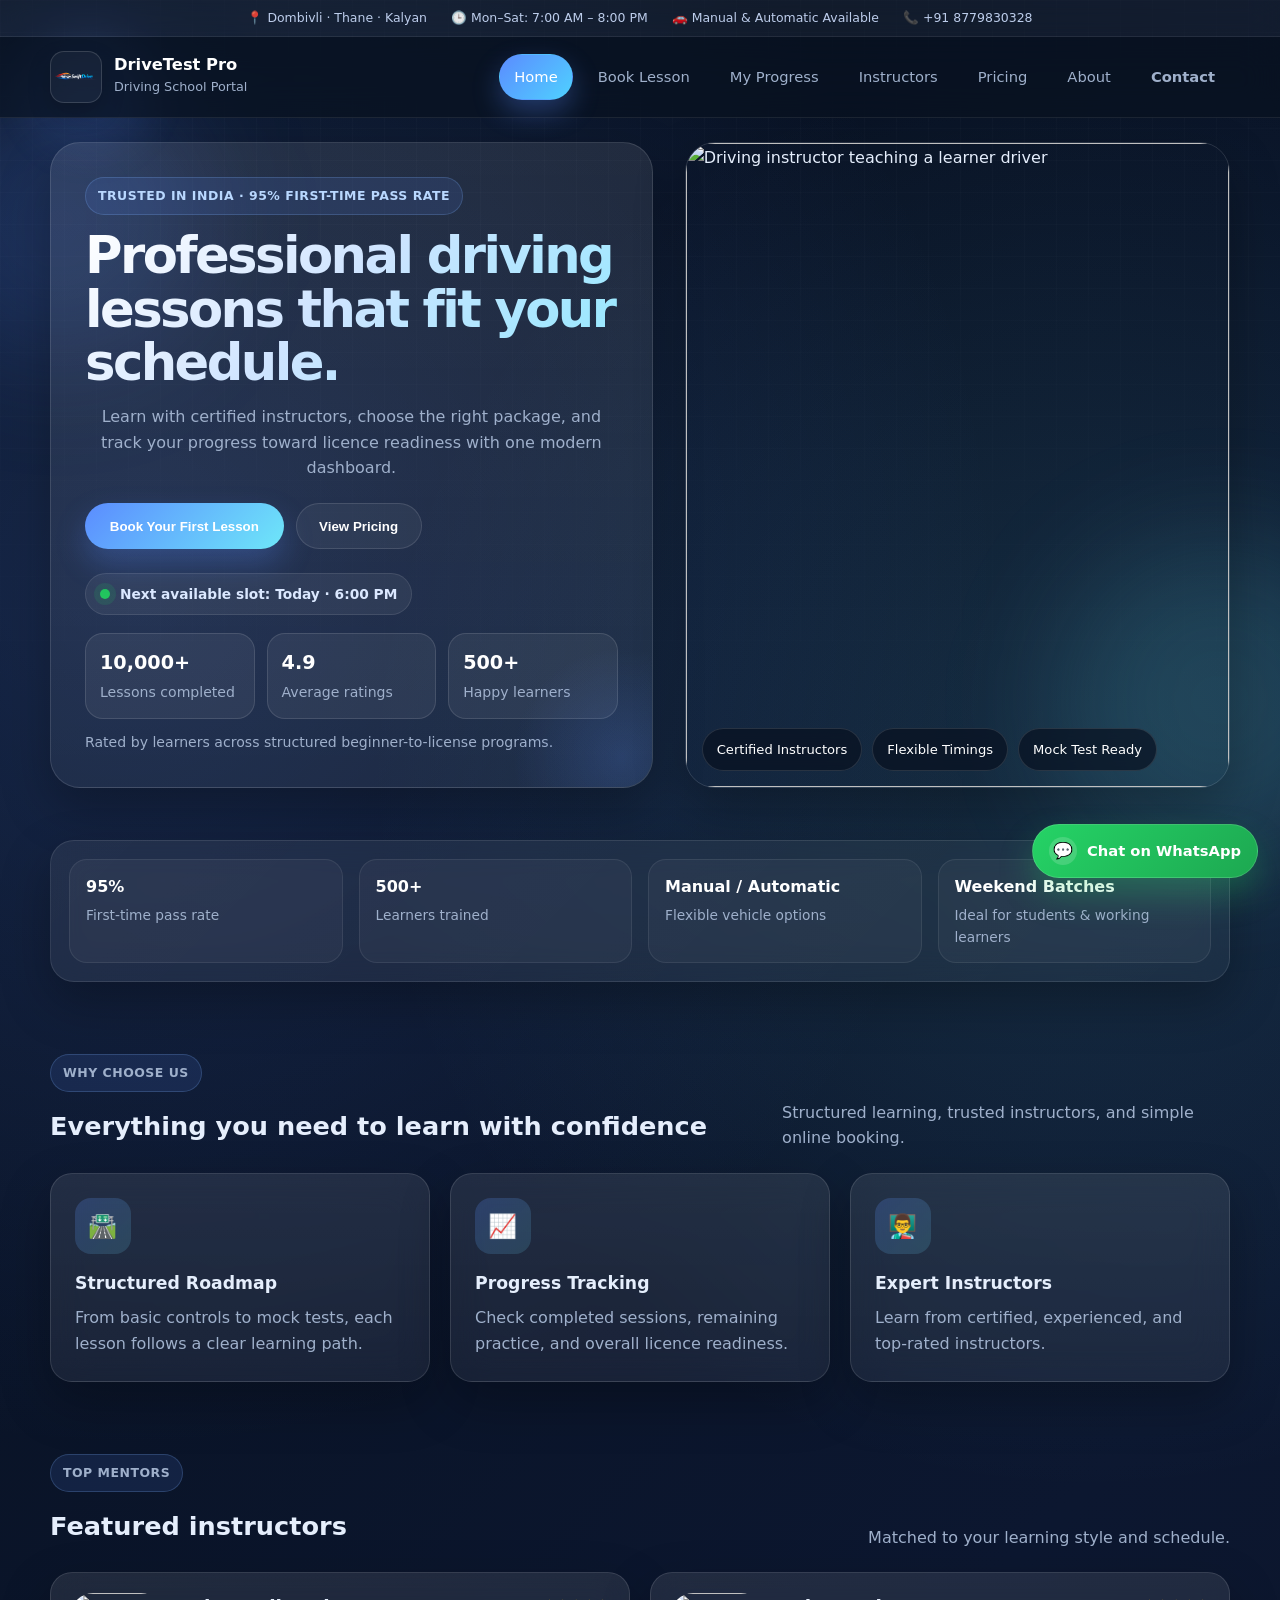
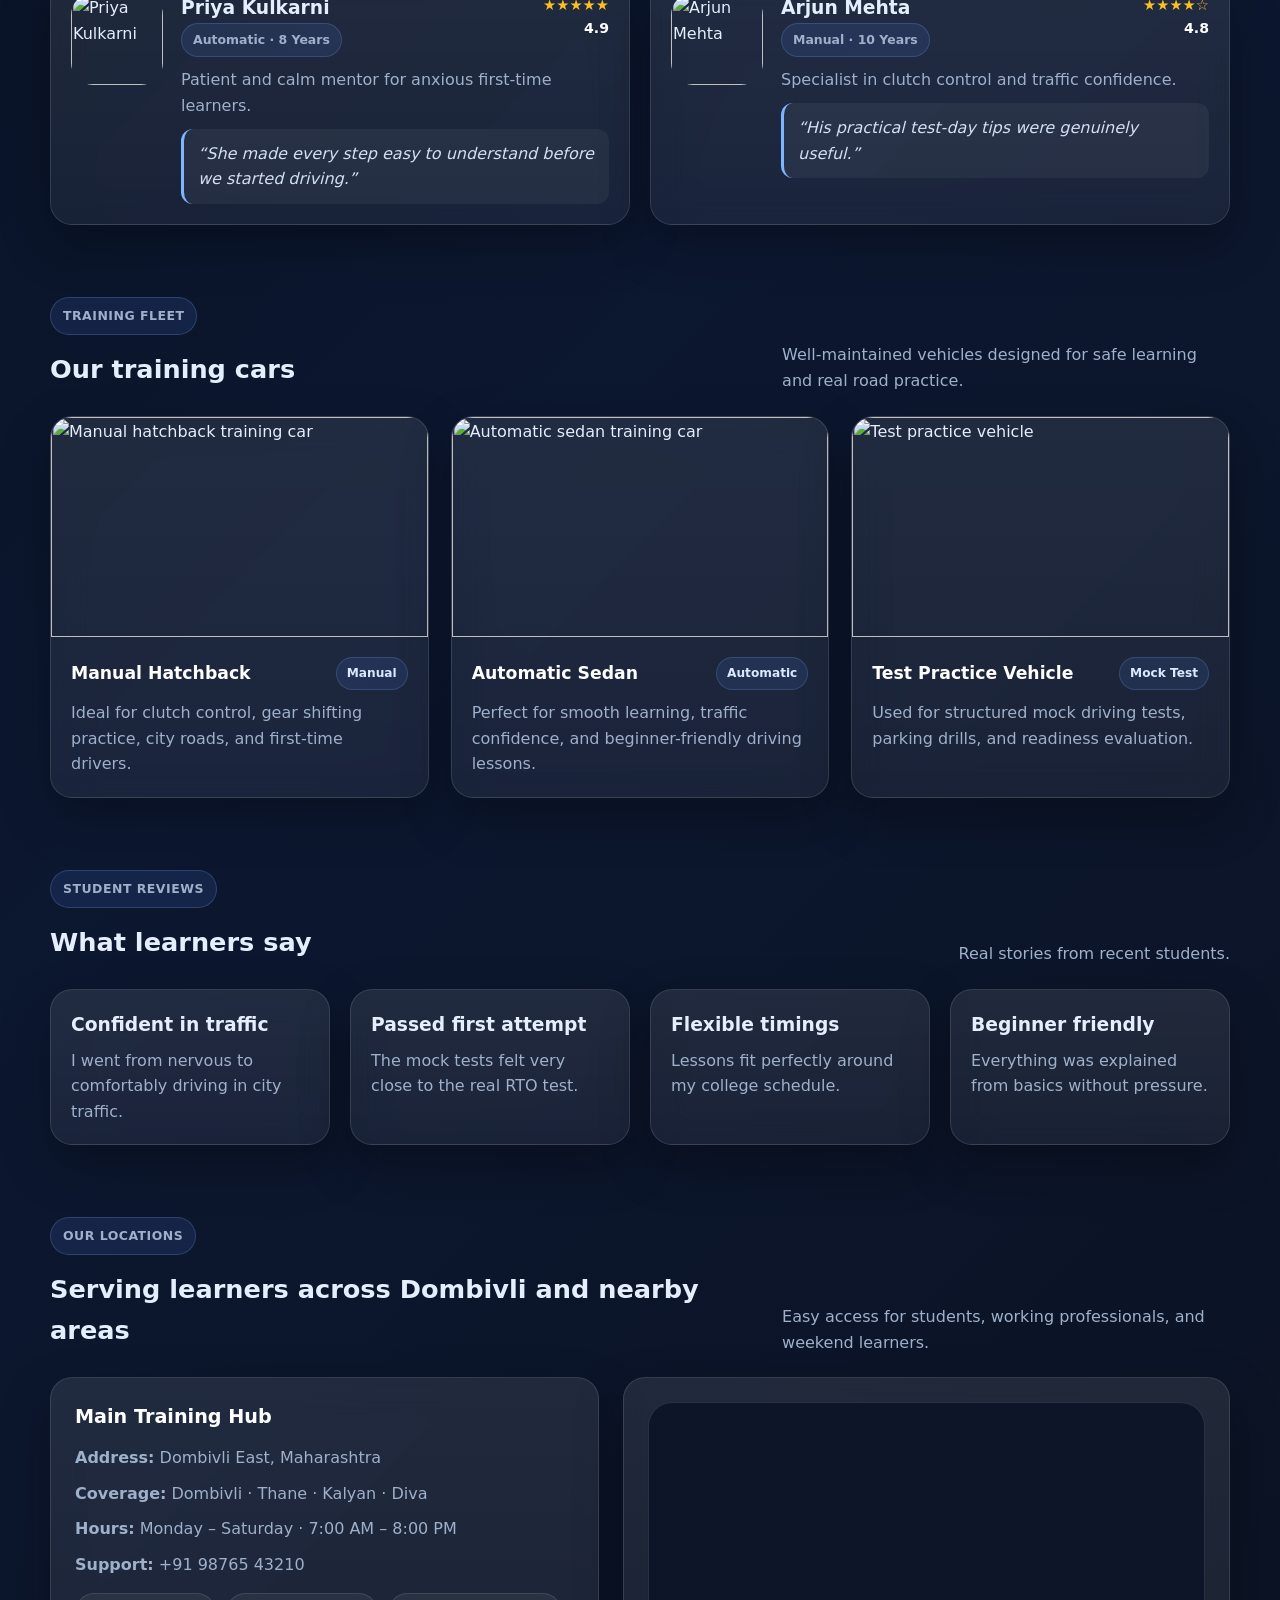
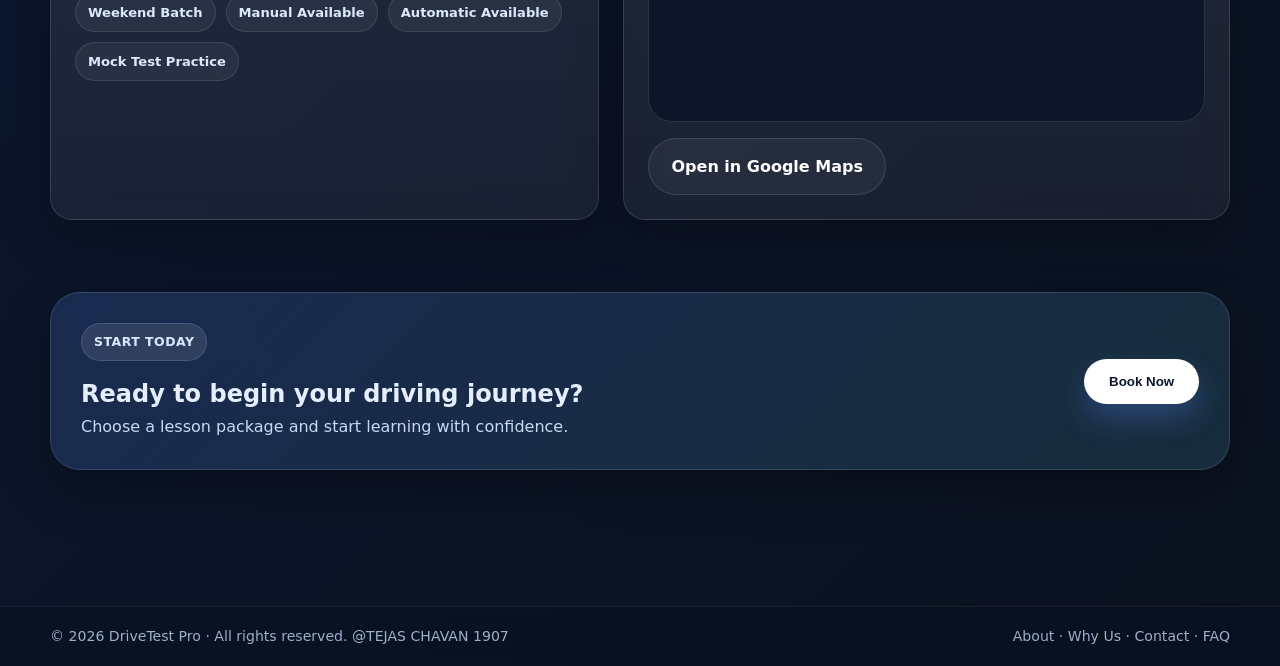
==== index.html @ 381567df "Add files via upload" ====
<title>DriveTest Pro – Home</title>
<title>DriveTest Pro – Book Lesson</title>
<title>DriveTest Pro – My Progress</title>
<title>DriveTest Pro – About Us</title>
<title>DriveTest Pro – Contact Us</title>
<title>DriveTest Pro – FAQ</title>

<!DOCTYPE html>
<html lang="en">

<head>
    <meta charset="UTF-8">
    <meta name="viewport" content="width=device-width, initial-scale=1.0">
    <title>DriveTest Pro – Home</title>
    <link rel="stylesheet" href="styles.css?v=5">
</head>
<a href="https://wa.me/918779830328?text=Hi%20DriveTest%20Pro%2C%20I%20want%20to%20book%20a%20driving%20lesson."
    class="whatsapp-float" target="_blank" rel="noopener noreferrer" aria-label="Chat on WhatsApp">
    <span class="whatsapp-icon">💬</span>
    <span class="whatsapp-text">Chat on WhatsApp</span>
</a>

<body>
    <div class="scroll-bar" id="scrollBar"></div>


    <div class="preloader" id="preloader">
        <div class="loader-ring"></div>
        <div class="loader-text">DriveTest Pro</div>
    </div>

    <div class="cursor-glow" id="cursorGlow"></div>

    <div class="bg-orb orb-1"></div>
    <div class="bg-orb orb-2"></div>
    <div class="bg-grid"></div>

    <div class="page">
        <div class="utility-bar">
            <span>📍 Dombivli · Thane · Kalyan</span>
            <span>🕒 Mon–Sat: 7:00 AM – 8:00 PM</span>
            <span>🚗 Manual & Automatic Available</span>
            <span>📞 +91 8779830328</span>
        </div>

        <!-- NAVBAR -->
        <div class="topbar-wrap">
            <header class="topbar">
                <a href="index.html" class="logo-wrap">
                    <img src="logo.png" alt="DriveTest Pro logo" class="logo-img">
                    <div>
                        <div class="logo-text">DriveTest Pro</div>
                        <div class="logo-sub">Driving School Portal</div>
                    </div>
                </a>

                <nav class="nav-links" id="primaryNav">
                    <a href="index.html" class="active">Home</a>
                    <a href="book.html">Book Lesson</a>
                    <a href="progress.html">My Progress</a>
                    <a href="instructors.html">Instructors</a>
                    <a href="pricing.html">Pricing</a>
                    <a href="about.html">About</a>
                    <a href="contact.html" class="nav-cta">Contact</a>
                </nav>

                <button class="nav-toggle" id="navToggle" aria-label="Toggle navigation">
                    <span></span>
                    <span></span>
                    <span></span>
                </button>
            </header>
        </div>

        <main>
            <!-- HERO -->

            <section class="hero reveal">
                <div class="hero-copy">
                    <div class="hero-pill">Trusted in India · 95% First-Time Pass Rate</div>

                    <h1>Professional driving lessons that fit your schedule.</h1>

                    <p class="hero-sub">
                        Learn with certified instructors, choose the right package,
                        and track your progress toward licence readiness with one modern dashboard.
                    </p>

                    <div class="hero-actions">
                        <button class="btn-primary" onclick="window.location.href='book.html'">
                            Book Your First Lesson
                        </button>

                        <button class="btn-ghost" onclick="window.location.href='pricing.html'">
                            View Pricing
                        </button>
                    </div>
                    <div class="live-chip">
                        <span class="live-dot"></span>
                        Next available slot: Today · 6:00 PM
                    </div>


                    <div class="hero-stats">
                        <div class="stat-card">
                            <strong class="counter" data-target="10000">0</strong>
                            <span>Lessons completed</span>
                        </div>

                        <div class="stat-card">
                            <strong class="counter" data-target="49" data-decimal="true">0</strong>
                            <span>Average ratings</span>
                        </div>

                        <div class="stat-card">
                            <strong class="counter" data-target="500">0</strong>
                            <span>Happy learners</span>
                        </div>
                    </div>

                    <p class="hero-micro">
                        Rated by learners across structured beginner-to-license programs.
                    </p>
                </div>

                <aside class="hero-image-card">
                    <img src="https://plus.unsplash.com/premium_photo-1682088541985-5b226a4867e5?w=900&auto=format&fit=crop&q=60"
                        alt="Driving instructor teaching a learner driver">

                    <div class="hero-image-badges">
                        <span>Certified Instructors</span>
                        <span>Flexible Timings</span>
                        <span>Mock Test Ready</span>
                    </div>
                </aside>
            </section>
            <section class="trust-strip-section reveal">
                <div class="trust-strip">
                    <div class="trust-item">
                        <strong>95%</strong>
                        <span>First-time pass rate</span>
                    </div>
                    <div class="trust-item">
                        <strong>500+</strong>
                        <span>Learners trained</span>
                    </div>
                    <div class="trust-item">
                        <strong>Manual / Automatic</strong>
                        <span>Flexible vehicle options</span>
                    </div>
                    <div class="trust-item">
                        <strong>Weekend Batches</strong>
                        <span>Ideal for students & working learners</span>
                    </div>
                </div>
            </section>

            <!-- FEATURES -->
            <section class="reveal">
                <div class="section-header">
                    <div>
                        <p class="eyebrow">Why Choose Us</p>
                        <h2>Everything you need to learn with confidence</h2>
                    </div>

                    <p>Structured learning, trusted instructors, and simple online booking.</p>
                </div>

                <div class="feature-grid">
                    <article class="glass-card feature-card">
                        <div class="icon-badge">🛣️</div>
                        <h3>Structured Roadmap</h3>
                        <p>From basic controls to mock tests, each lesson follows a clear learning path.</p>
                    </article>

                    <article class="glass-card feature-card">
                        <div class="icon-badge">📈</div>
                        <h3>Progress Tracking</h3>
                        <p>Check completed sessions, remaining practice, and overall licence readiness.</p>
                    </article>

                    <article class="glass-card feature-card">
                        <div class="icon-badge">👨‍🏫</div>
                        <h3>Expert Instructors</h3>
                        <p>Learn from certified, experienced, and top-rated instructors.</p>
                    </article>
                </div>
            </section>

            <!-- INSTRUCTORS -->
            <section class="reveal">
                <div class="section-header">
                    <div>
                        <p class="eyebrow">Top Mentors</p>
                        <h2>Featured instructors</h2>
                    </div>


                    <p>Matched to your learning style and schedule.</p>
                </div>

                <div class="instructor-grid">
                    <article class="glass-card instructor-card">
                        <img src="https://images.unsplash.com/photo-1531746020798-e6953c6e8e04?w=400&auto=format&fit=crop&q=60"
                            alt="Priya Kulkarni" class="instructor-photo">

                        <div class="instructor-info">
                            <div class="instructor-top">
                                <div>
                                    <h3>Priya Kulkarni</h3>
                                    <p class="badge">Automatic · 8 Years</p>
                                </div>

                                <div class="rating">
                                    <span class="stars">★★★★★</span>
                                    <span class="rating-value">4.9</span>
                                </div>
                            </div>

                            <p>Patient and calm mentor for anxious first-time learners.</p>
                            <p class="feedback">“She made every step easy to understand before we started driving.”</p>
                        </div>
                    </article>

                    <article class="glass-card instructor-card">
                        <img src="https://images.unsplash.com/photo-1500648767791-00dcc994a43e?w=400&auto=format&fit=crop&q=60"
                            alt="Arjun Mehta" class="instructor-photo">

                        <div class="instructor-info">
                            <div class="instructor-top">
                                <div>
                                    <h3>Arjun Mehta</h3>
                                    <p class="badge">Manual · 10 Years</p>
                                </div>

                                <div class="rating">
                                    <span class="stars">★★★★☆</span>
                                    <span class="rating-value">4.8</span>
                                </div>
                            </div>

                            <p>Specialist in clutch control and traffic confidence.</p>
                            <p class="feedback">“His practical test-day tips were genuinely useful.”</p>
                        </div>
                    </article>
                </div>
            </section>
            <section class="reveal">
                <div class="section-header">
                    <div>
                        <p class="eyebrow">Training Fleet</p>
                        <h2>Our training cars</h2>
                    </div>
                    <p>Well-maintained vehicles designed for safe learning and real road practice.</p>
                </div>

                <div class="cars-grid">
                    <article class="glass-card car-card">
                        <img src="https://media.istockphoto.com/id/495605964/photo/generic-compact-red-car.webp?a=1&b=1&s=612x612&w=0&k=20&c=02BH1E-eLjItAT5sRrsrzob2rTmyY2XoCQ4QPEflVfU="
                            alt="Manual hatchback training car" class="car-image">
                        <div class="car-content">
                            <div class="car-top">
                                <h3>Manual Hatchback</h3>
                                <span class="car-badge">Manual</span>
                            </div>
                            <p>Ideal for clutch control, gear shifting practice, city roads, and first-time drivers.</p>
                        </div>
                    </article>

                    <article class="glass-card car-card">
                        <img src="https://media.istockphoto.com/id/849870056/photo/black-car-studio-view-3d-render-on-white-background.webp?a=1&b=1&s=612x612&w=0&k=20&c=C59K2SD25vPGdr-_nTk8R_LaewSCJFRuCvz2zwdLGCE="
                            alt="Automatic sedan training car" class="car-image">
                        <div class="car-content">
                            <div class="car-top">
                                <h3>Automatic Sedan</h3>
                                <span class="car-badge">Automatic</span>
                            </div>
                            <p>Perfect for smooth learning, traffic confidence, and beginner-friendly driving lessons.
                            </p>
                        </div>
                    </article>

                    <article class="glass-card car-card">
                        <img src="https://images.unsplash.com/photo-1582736186024-530873e66463?w=900&auto=format&fit=crop&q=60&ixlib=rb-4.1.0&ixid=M3wxMjA3fDB8MHxzZWFyY2h8OTZ8fGJhc2ljJTIwY2FyfGVufDB8fDB8fHww"
                            alt="Test practice vehicle" class="car-image">
                        <div class="car-content">
                            <div class="car-top">
                                <h3>Test Practice Vehicle</h3>
                                <span class="car-badge">Mock Test</span>
                            </div>
                            <p>Used for structured mock driving tests, parking drills, and readiness evaluation.</p>
                        </div>
                    </article>
                </div>
            </section>

            <!-- TESTIMONIALS -->
            <section class="reveal">
                <div class="section-header">
                    <div>
                        <p class="eyebrow">Student Reviews</p>
                        <h2>What learners say</h2>
                    </div>

                    <p>Real stories from recent students.</p>
                </div>

                <div class="testimonial-grid">
                    <article class="glass-card testimonial-card">
                        <h3>Confident in traffic</h3>
                        <p>I went from nervous to comfortably driving in city traffic.</p>
                    </article>

                    <article class="glass-card testimonial-card">
                        <h3>Passed first attempt</h3>
                        <p>The mock tests felt very close to the real RTO test.</p>
                    </article>

                    <article class="glass-card testimonial-card">
                        <h3>Flexible timings</h3>
                        <p>Lessons fit perfectly around my college schedule.</p>
                    </article>

                    <article class="glass-card testimonial-card">
                        <h3>Beginner friendly</h3>
                        <p>Everything was explained from basics without pressure.</p>
                    </article>
                </div>
            </section>
            <section class="reveal">
                <div class="section-header">
                    <div>
                        <p class="eyebrow">Our Locations</p>
                        <h2>Serving learners across Dombivli and nearby areas</h2>
                    </div>
                    <p>Easy access for students, working professionals, and weekend learners.</p>
                </div>

                <div class="location-layout">
                    <article class="glass-card location-card">
                        <h3>Main Training Hub</h3>
                        <p><strong>Address:</strong> Dombivli East, Maharashtra</p>
                        <p><strong>Coverage:</strong> Dombivli · Thane · Kalyan · Diva</p>
                        <p><strong>Hours:</strong> Monday – Saturday · 7:00 AM – 8:00 PM</p>
                        <p><strong>Support:</strong> +91 98765 43210</p>

                        <div class="location-chips">
                            <span>Weekend Batch</span>
                            <span>Manual Available</span>
                            <span>Automatic Available</span>
                            <span>Mock Test Practice</span>
                        </div>
                    </article>

                    <article class="glass-card map-card">
                        <div class="real-map">
                            <iframe src="https://www.google.com/maps?q=Dombivli+East+Maharashtra&output=embed"
                                loading="lazy" allowfullscreen>
                            </iframe>
                        </div>

                        <div class="map-actions">
                            <a href="https://maps.google.com/?q=Dombivli+East+Maharashtra" target="_blank"
                                class="btn-ghost">
                                Open in Google Maps
                            </a>
                        </div>
                    </article>
                </div>
            </section>
            <!-- CTA -->
            <section class="cta-section reveal">
                <div class="cta-box">
                    <div>
                        <p class="eyebrow light">Start Today</p>
                        <h2>Ready to begin your driving journey?</h2>
                        <p>Choose a lesson package and start learning with confidence.</p>
                    </div>

                    <button class="btn-primary light-btn" onclick="window.location.href='book.html'">
                        Book Now
                    </button>
                </div>
            </section>
        </main>

        <!-- FOOTER -->
        <footer>
            <div class="footer-inner">
                <span>© 2026 DriveTest Pro · All rights reserved. @TEJAS CHAVAN 1907</span>
                <span>
                    <a href="about.html">About</a> ·
                    <a href="why-us.html">Why Us</a> ·
                    <a href="contact.html">Contact</a> ·
                    <a href="faq.html">FAQ</a>
                </span>
            </div>
        </footer>

    </div>

    <script src="app.js"></script>
</body>

</html>
---- styles.css ----
*,
*::before,
*::after {
  box-sizing: border-box;
  margin: 0;
  padding: 0;
}

:root {
  --bg: #081120;
  --bg-soft: #0f1b31;
  --card: rgba(255, 255, 255, 0.08);
  --card-strong: rgba(255, 255, 255, 0.12);
  --white: #ffffff;
  --text: #e5eefc;
  --muted: #9fb0cb;
  --border: rgba(255, 255, 255, 0.12);
  --primary: #5b8cff;
  --primary-2: #6ee7f9;
  --success: #22c55e;
  --warning: #f59e0b;
  --danger: #ef4444;
  --radius: 22px;
  --radius-sm: 16px;
  --shadow: 0 20px 50px rgba(0, 0, 0, 0.28);
  --max: 1180px;
}

html {
  scroll-behavior: smooth;
}

body {
  font-family:
    system-ui,
    -apple-system,
    BlinkMacSystemFont,
    "Segoe UI",
    sans-serif;
  background:
    radial-gradient(
      circle at 10% 15%,
      rgba(91, 140, 255, 0.18),
      transparent 25%
    ),
    radial-gradient(
      circle at 85% 20%,
      rgba(110, 231, 249, 0.12),
      transparent 22%
    ),
    linear-gradient(135deg, #07101e 0%, #0c1730 50%, #0b1220 100%);
  color: var(--text);
  line-height: 1.6;
  overflow-x: hidden;
}

a {
  text-decoration: none;
  color: inherit;
}

img {
  max-width: 100%;
  display: block;
}

/* LOGO */
.logo-img {
  width: 52px;
  height: 52px;
  object-fit: cover;
  border-radius: 14px;
  border: 1px solid rgba(255, 255, 255, 0.14);
  box-shadow: 0 10px 22px rgba(0, 0, 0, 0.22);
  background: rgba(255, 255, 255, 0.04);
  padding: 4px;
}

/* BACKGROUND */
.bg-orb {
  position: fixed;
  border-radius: 50%;
  filter: blur(60px);
  pointer-events: none;
  z-index: -2;
  animation: floatOrb 12s ease-in-out infinite;
}

.orb-1 {
  width: 280px;
  height: 280px;
  background: rgba(91, 140, 255, 0.18);
  top: 80px;
  left: -80px;
}

.orb-2 {
  width: 320px;
  height: 320px;
  background: rgba(110, 231, 249, 0.14);
  bottom: 40px;
  right: -100px;
  animation-delay: -4s;
}

.bg-grid {
  position: fixed;
  inset: 0;
  background-image:
    linear-gradient(rgba(255, 255, 255, 0.03) 1px, transparent 1px),
    linear-gradient(90deg, rgba(255, 255, 255, 0.03) 1px, transparent 1px);
  background-size: 32px 32px;
  mask-image: linear-gradient(to bottom, rgba(0, 0, 0, 0.65), transparent);
  z-index: -3;
}

/* LAYOUT */
.page {
  min-height: 100vh;
  display: flex;
  flex-direction: column;
}

main {
  width: min(var(--max), calc(100% - 48px));
  margin: 0 auto;
  padding: 24px 0 64px;
  flex: 1;
}

section {
  margin-bottom: 72px;
}

/* FORCE HERO GAP FIX */
main {
  padding-top: 24px !important;
}

main > section:first-child,
main > .hero:first-child {
  margin-top: 0 !important;
  padding-top: 0 !important;
}

.hero {
  margin-top: 0 !important;
  padding-top: 0 !important;
  align-content: start !important;
}

.hero-copy,
.hero-image-card {
  align-self: start !important;
}

/* GLASS CARD */
.glass-card {
  background: linear-gradient(
    180deg,
    rgba(255, 255, 255, 0.09),
    rgba(255, 255, 255, 0.06)
  );
  border: 1px solid var(--border);
  backdrop-filter: blur(18px);
  -webkit-backdrop-filter: blur(18px);
  box-shadow: var(--shadow);
  border-radius: var(--radius);
  transition:
    transform 0.35s ease,
    box-shadow 0.35s ease,
    border-color 0.35s ease;
}

.glass-card:hover {
  transform: translateY(-8px);
  border-color: rgba(110, 231, 249, 0.3);
  box-shadow: 0 24px 60px rgba(0, 0, 0, 0.36);
}

/* NAVBAR */
.topbar-wrap {
  position: sticky;
  top: 0;
  z-index: 100;
  backdrop-filter: blur(18px);
  background: rgba(8, 17, 32, 0.65);
  border-bottom: 1px solid rgba(255, 255, 255, 0.08);
  margin-bottom: 0 !important;
}

.topbar {
  width: min(var(--max), calc(100% - 32px));
  margin: 0 auto;
  padding: 14px 0;
  display: flex;
  align-items: center;
  justify-content: space-between;
  gap: 18px;
  position: relative;
}

.logo-wrap {
  display: flex;
  align-items: center;
  gap: 12px;
}

.logo-svg {
  width: 42px;
  height: 42px;
  border-radius: 50%;
  background: linear-gradient(
    135deg,
    rgba(91, 140, 255, 0.25),
    rgba(110, 231, 249, 0.2)
  );
  padding: 8px;
  border: 1px solid rgba(255, 255, 255, 0.15);
}

.logo-ring {
  fill: none;
  stroke: #7fb5ff;
  stroke-width: 2;
}

.logo-car {
  fill: #7fb5ff;
  stroke: #ffffff;
  stroke-width: 1.2;
}

.logo-text {
  font-weight: 700;
  font-size: 1.02rem;
  color: var(--white);
  line-height: 1.1;
}

.logo-sub {
  font-size: 0.8rem;
  color: var(--muted);
  margin-top: 3px;
}

.nav-links {
  display: flex;
  align-items: center;
  gap: 10px;
}

.nav-links a {
  padding: 10px 14px;
  border-radius: 999px;
  color: var(--muted);
  transition: 0.25s ease;
  font-size: 0.92rem;
  border: 1px solid transparent;
}

.nav-links a:hover {
  color: var(--white);
  background: rgba(255, 255, 255, 0.08);
  border-color: rgba(255, 255, 255, 0.08);
}

.nav-links a.active {
  color: var(--white);
  background: linear-gradient(135deg, var(--primary), #4fd1ff);
  box-shadow: 0 12px 28px rgba(91, 140, 255, 0.32);
}

.nav-cta {
  font-weight: 600;
}

.nav-toggle {
  display: none;
  flex-direction: column;
  gap: 4px;
  background: transparent;
  border: 1px solid rgba(255, 255, 255, 0.16);
  padding: 8px;
  border-radius: 12px;
  cursor: pointer;
}

.nav-toggle span {
  width: 18px;
  height: 2px;
  background: white;
  border-radius: 99px;
  transition: 0.3s ease;
}

/* HERO */
.hero {
  display: grid;
  grid-template-columns: minmax(0, 1.05fr) minmax(0, 0.95fr);
  gap: 32px;
  align-items: center;
}

.hero > * {
  min-width: 0;
}

.hero-copy {
  padding: 34px;
  background: linear-gradient(
    180deg,
    rgba(255, 255, 255, 0.09),
    rgba(255, 255, 255, 0.05)
  );
  border: 1px solid var(--border);
  border-radius: 30px;
  box-shadow: var(--shadow);
  position: relative;
  overflow: hidden;
  min-width: 0;
}

.hero-copy::after {
  content: "";
  position: absolute;
  width: 220px;
  height: 220px;
  border-radius: 50%;
  background: radial-gradient(
    circle,
    rgba(91, 140, 255, 0.18),
    transparent 70%
  );
  right: -80px;
  bottom: -80px;
}

.hero-pill,
.eyebrow {
  display: inline-flex;
  align-items: center;
  gap: 8px;
  color: #b9d8ff;
  background: rgba(91, 140, 255, 0.12);
  border: 1px solid rgba(127, 181, 255, 0.22);
  padding: 8px 12px;
  border-radius: 999px;
  font-size: 0.78rem;
  font-weight: 700;
  letter-spacing: 0.04em;
  text-transform: uppercase;
  margin-bottom: 14px;
}

.eyebrow.light {
  background: rgba(255, 255, 255, 0.1);
  color: #d9e8ff;
}

.hero h1,
.page-hero h1 {
  font-size: clamp(2.3rem, 4vw, 4.2rem);
  line-height: 1.05;
  letter-spacing: -0.05em;
  margin-bottom: 14px;
  background: linear-gradient(135deg, #ffffff 0%, #cfe4ff 45%, #8fe9ff 100%);
  -webkit-background-clip: text;
  -webkit-text-fill-color: transparent;
}

.hero-sub,
.page-hero p {
  color: var(--muted);
  max-width: 700px;
  font-size: 1rem;
  margin: 0 auto;
  text-align: center;
}

.hero-actions {
  display: flex;
  flex-wrap: wrap;
  gap: 12px;
  margin: 22px 0 24px;
}

.hero-stats {
  display: grid;
  grid-template-columns: repeat(3, minmax(0, 1fr));
  gap: 12px;
}

.stat-card {
  background: rgba(255, 255, 255, 0.06);
  border: 1px solid var(--border);
  border-radius: 18px;
  padding: 14px;
  transition:
    transform 0.3s ease,
    border-color 0.3s ease;
}

.stat-card:hover {
  transform: translateY(-4px);
  border-color: rgba(110, 231, 249, 0.28);
}

.stat-card strong {
  display: block;
  font-size: 1.2rem;
  color: var(--white);
  margin-bottom: 2px;
}

.stat-card span {
  color: var(--muted);
  font-size: 0.88rem;
}

.hero-micro {
  margin-top: 12px;
  color: var(--muted);
  font-size: 0.88rem;
}

.hero-image-card {
  position: relative;
  min-height: 540px;
  height: 100%;
  border-radius: 30px;
  overflow: hidden;
  box-shadow: var(--shadow);
  border: 1px solid var(--border);
  min-width: 0;
  animation: softFloat 5s ease-in-out infinite;
}

.hero-image-card img {
  width: 100%;
  height: 100%;
  object-fit: cover;
  display: block;
}

.hero-image-badges {
  position: absolute;
  left: 16px;
  right: 16px;
  bottom: 16px;
  display: flex;
  flex-wrap: wrap;
  gap: 10px;
}

.hero-image-badges span {
  background: rgba(8, 17, 32, 0.7);
  color: var(--white);
  padding: 10px 14px;
  border-radius: 999px;
  border: 1px solid rgba(255, 255, 255, 0.12);
  backdrop-filter: blur(8px);
  font-size: 0.82rem;
}

/* BUTTONS */
.btn-primary,
.btn-ghost,
.pricing-btn {
  border: none;
  outline: none;
  cursor: pointer;
  transition: 0.28s ease;
  font-weight: 700;
}

.btn-primary,
.primary-btn {
  background: linear-gradient(135deg, var(--primary), var(--primary-2));
  color: var(--white);
  padding: 0.92rem 1.55rem;
  border-radius: 999px;
  box-shadow: 0 14px 30px rgba(91, 140, 255, 0.28);
}

.btn-primary:hover,
.primary-btn:hover {
  transform: translateY(-2px) scale(1.01);
  box-shadow: 0 18px 36px rgba(91, 140, 255, 0.36);
}

.light-btn {
  background: white;
  color: #0b1730;
}

.btn-ghost {
  background: rgba(255, 255, 255, 0.05);
  color: var(--white);
  padding: 0.92rem 1.4rem;
  border-radius: 999px;
  border: 1px solid rgba(255, 255, 255, 0.12);
}

.btn-ghost:hover {
  background: rgba(255, 255, 255, 0.1);
  transform: translateY(-2px);
}

.btn-primary:active,
.btn-ghost:active,
.pricing-btn:active {
  transform: scale(0.98);
}

/* HEADERS */
.section-header {
  display: flex;
  justify-content: space-between;
  align-items: end;
  gap: 20px;
  margin-bottom: 22px;
}

.section-header.left {
  justify-content: flex-start;
}

.section-header h2 {
  font-size: clamp(1.5rem, 2vw, 2.1rem);
  margin-bottom: 4px;
}

.section-header p {
  color: var(--muted);
  max-width: 44ch;
}

.page-hero {
  text-align: center;
  padding: 12px 0 8px;
}

.page-hero h1 {
  margin-bottom: 8px;
}

/* GRIDS */
.feature-grid,
.pricing-grid,
.progress-grid,
.testimonial-grid {
  display: grid;
  gap: 20px;
}

.feature-grid {
  grid-template-columns: repeat(3, minmax(0, 1fr));
}

.feature-card {
  padding: 24px;
}

.icon-badge {
  width: 56px;
  height: 56px;
  display: grid;
  place-items: center;
  font-size: 1.45rem;
  border-radius: 16px;
  background: linear-gradient(
    135deg,
    rgba(91, 140, 255, 0.22),
    rgba(110, 231, 249, 0.15)
  );
  margin-bottom: 16px;
}

.feature-card h3 {
  margin-bottom: 8px;
  font-size: 1.08rem;
}

.feature-card p {
  color: var(--muted);
}

/* INSTRUCTORS */
.instructor-grid {
  display: grid;
  grid-template-columns: repeat(2, minmax(0, 1fr));
  gap: 20px;
}

.instructor-card {
  display: flex;
  gap: 18px;
  padding: 20px;
}

.instructor-photo {
  width: 92px;
  height: 92px;
  object-fit: cover;
  border-radius: 22px;
  flex-shrink: 0;
}

.instructor-info {
  flex: 1;
}

.instructor-top {
  display: flex;
  justify-content: space-between;
  gap: 12px;
  margin-bottom: 10px;
}

.badge {
  display: inline-block;
  font-size: 0.78rem;
  color: #d7e8ff;
  background: rgba(91, 140, 255, 0.12);
  border: 1px solid rgba(127, 181, 255, 0.2);
  padding: 6px 11px;
  border-radius: 999px;
  font-weight: 600;
}

.rating {
  text-align: right;
}

.stars {
  color: #fbbf24;
  display: block;
  font-size: 0.92rem;
}

.rating-value {
  color: var(--white);
  font-size: 0.88rem;
  font-weight: 700;
}

.instructor-info p {
  color: var(--muted);
}

.feedback {
  margin-top: 10px;
  padding: 12px 14px;
  border-left: 3px solid #7fb5ff;
  background: rgba(255, 255, 255, 0.05);
  border-radius: 12px;
  font-style: italic;
  color: #d2def3 !important;
}

/* PREMIUM INSTRUCTORS */
.premium-instructor-grid {
  display: grid;
  grid-template-columns: repeat(2, minmax(0, 1fr));
  gap: 24px;
}

.premium-card {
  display: flex;
  gap: 20px;
  padding: 22px;
  border-radius: 26px;
  position: relative;
  transition:
    transform 0.35s ease,
    box-shadow 0.35s ease,
    border-color 0.35s ease;
}

.premium-card:hover {
  transform: translateY(-10px);
  border-color: rgba(110, 231, 249, 0.32);
  box-shadow: 0 28px 60px rgba(0, 0, 0, 0.38);
}

.instructor-photo-wrap {
  position: relative;
  flex-shrink: 0;
}

.instructor-photo-wrap .instructor-photo {
  width: 110px;
  height: 110px;
  object-fit: cover;
  border-radius: 24px;
  border: 1px solid rgba(255, 255, 255, 0.12);
  box-shadow: 0 14px 30px rgba(0, 0, 0, 0.24);
}

.instructor-tag {
  position: absolute;
  left: 10px;
  bottom: 10px;
  padding: 6px 10px;
  border-radius: 999px;
  font-size: 0.72rem;
  font-weight: 700;
  background: rgba(8, 17, 32, 0.78);
  color: #eaf4ff;
  border: 1px solid rgba(255, 255, 255, 0.12);
  backdrop-filter: blur(8px);
}

.instructor-desc {
  color: var(--muted);
  font-size: 0.95rem;
  line-height: 1.7;
  margin-bottom: 12px;
}

.rating-pill {
  min-width: 78px;
  text-align: center;
  padding: 8px 10px;
  border-radius: 16px;
  background: rgba(255, 255, 255, 0.06);
  border: 1px solid rgba(255, 255, 255, 0.1);
}

.rating-pill .stars {
  display: block;
  font-size: 0.88rem;
  color: #fbbf24;
  line-height: 1.1;
}

.rating-pill .rating-value {
  display: block;
  margin-top: 2px;
  font-size: 0.86rem;
  font-weight: 700;
  color: var(--white);
}

.premium-feedback {
  margin-top: 0;
  padding: 14px 16px;
  border-left: 3px solid #7fb5ff;
  background: linear-gradient(
    135deg,
    rgba(255, 255, 255, 0.06),
    rgba(255, 255, 255, 0.03)
  );
  border-radius: 14px;
  font-style: italic;
  color: #dbe8ff !important;
}

.premium-card::after {
  content: "";
  position: absolute;
  inset: auto -40px -40px auto;
  width: 140px;
  height: 140px;
  border-radius: 50%;
  background: radial-gradient(
    circle,
    rgba(91, 140, 255, 0.14),
    transparent 70%
  );
  pointer-events: none;
}

/* TESTIMONIALS */
.testimonial-grid {
  grid-template-columns: repeat(4, minmax(0, 1fr));
}

.testimonial-card {
  padding: 20px;
}

.testimonial-card h3 {
  margin-bottom: 8px;
}

.testimonial-card p {
  color: var(--muted);
}

/* PRICING */
.pricing-grid {
  grid-template-columns: repeat(3, minmax(0, 1fr));
}

.pricing-card {
  padding: 28px 24px;
  position: relative;
  overflow: hidden;
}

.pricing-card.highlight {
  transform: scale(1.03);
  border-color: rgba(110, 231, 249, 0.28);
  animation: softFloat 5s ease-in-out infinite;
}

.pricing-badge {
  position: absolute;
  top: 14px;
  right: 14px;
  font-size: 0.76rem;
  font-weight: 700;
  padding: 6px 10px;
  border-radius: 999px;
  background: linear-gradient(135deg, var(--primary), var(--primary-2));
  color: white;
}

.price {
  font-size: 2.2rem;
  font-weight: 800;
  margin: 12px 0 8px;
  background: linear-gradient(135deg, #a7c8ff, #7ce7ff);
  -webkit-background-clip: text;
  -webkit-text-fill-color: transparent;
}

.saving {
  color: #7be6a2;
  font-weight: 700;
  margin-bottom: 8px;
}

.pricing-note {
  color: var(--muted);
  margin-bottom: 18px;
}

.pricing-btn {
  margin-top: 8px;
  padding: 0.88rem 1.2rem;
  border-radius: 14px;
  background: rgba(255, 255, 255, 0.08);
  color: white;
  width: 100%;
  border: 1px solid rgba(255, 255, 255, 0.12);
}

.pricing-btn:hover {
  background: rgba(255, 255, 255, 0.13);
  transform: translateY(-2px);
}

/* FORMS / BOOKING */
.booking-card,
.progress-card,
.latest-booking-card,
.history-card {
  padding: 26px;
}

.form-grid {
  display: grid;
  gap: 16px;
}

.form-row-inline {
  display: grid;
  grid-template-columns: repeat(2, minmax(0, 1fr));
  gap: 16px;
}

label {
  display: block;
  font-size: 0.88rem;
  color: #c9d8ef;
  margin-bottom: 6px;
}

input[type="date"],
select {
  width: 100%;
  padding: 12px 14px;
  border-radius: 14px;
  background: rgba(255, 255, 255, 0.08);
  color: var(--white);
  border: 1px solid rgba(255, 255, 255, 0.12);
  outline: none;
}

input[type="date"]:focus,
select:focus {
  border-color: rgba(110, 231, 249, 0.44);
  box-shadow: 0 0 0 4px rgba(91, 140, 255, 0.12);
}

.package-group {
  margin-top: 18px;
}

.package-options {
  display: grid;
  gap: 14px;
  margin-top: 10px;
}

.package-option {
  display: flex;
  justify-content: space-between;
  gap: 12px;
  padding: 16px;
  border-radius: 18px;
  background: rgba(255, 255, 255, 0.05);
  border: 1px solid rgba(255, 255, 255, 0.1);
  cursor: pointer;
  transition: 0.28s ease;
}

.package-option:hover,
.package-option.active {
  transform: translateY(-3px);
  background: rgba(91, 140, 255, 0.13);
  border-color: rgba(127, 181, 255, 0.28);
}

.highlight-option {
  box-shadow: inset 0 0 0 1px rgba(110, 231, 249, 0.2);
}

.pkg-main {
  display: flex;
  align-items: center;
  gap: 10px;
  flex-wrap: wrap;
}

.pkg-name {
  font-weight: 700;
  color: var(--white);
}

.pkg-price,
.pkg-save {
  color: var(--muted);
}

.booking-actions {
  display: flex;
  gap: 12px;
  flex-wrap: wrap;
  margin-top: 18px;
}

/* PROGRESS */
.progress-grid {
  display: grid;
  grid-template-columns: repeat(auto-fit, minmax(260px, 1fr));
  gap: 24px;
  margin-top: 40px;
}

.metric-card {
  padding: 28px;
  text-align: center;
  min-height: 130px;
  display: flex;
  flex-direction: column;
  justify-content: center;
}

.metric-card h3 {
  color: var(--muted);
  font-size: 0.96rem;
  margin-bottom: 8px;
}

.metric-number {
  font-size: 2.4rem;
  font-weight: 800;
  color: var(--white);
}

.progress-bar-wrap {
  width: 100%;
  height: 18px;
  border-radius: 999px;
  background: rgba(255, 255, 255, 0.08);
  overflow: hidden;
  margin: 16px 0 10px;
}

.progress-bar {
  width: 0;
  height: 100%;
  border-radius: 999px;
  background: linear-gradient(135deg, var(--primary), var(--primary-2));
  transition: width 1s ease;
}

.progress-text {
  color: var(--muted);
}

.progress-actions {
  display: flex;
  justify-content: center;
  align-items: center;
  gap: 16px;
  margin: 40px 0;
  flex-wrap: wrap;
}

.latest-booking,
.history-list {
  display: grid;
  gap: 12px;
}

.booking-item {
  padding: 16px;
  border-radius: 18px;
  background: rgba(255, 255, 255, 0.05);
  border: 1px solid rgba(255, 255, 255, 0.08);
}

.booking-item h4 {
  margin-bottom: 6px;
}

.booking-item p {
  color: var(--muted);
}

/* CTA */
.cta-box {
  display: flex;
  align-items: center;
  justify-content: space-between;
  gap: 24px;
  padding: 30px;
  border-radius: 30px;
  background: linear-gradient(
    135deg,
    rgba(91, 140, 255, 0.18),
    rgba(110, 231, 249, 0.12)
  );
  border: 1px solid rgba(255, 255, 255, 0.12);
  box-shadow: var(--shadow);
  animation: softFloat 5s ease-in-out infinite;
}

.cta-box p {
  color: #c9daf5;
}

/* ABOUT / CONTACT / FAQ */
.about-text {
  color: var(--muted);
  font-size: 1rem;
  line-height: 1.9;
}

.contact-layout {
  display: grid;
  grid-template-columns: 1.2fr 0.8fr;
  gap: 24px;
  align-items: start;
}

.contact-side {
  display: grid;
  gap: 20px;
}

.contact-card {
  padding: 22px;
}

.contact-card h3 {
  margin-bottom: 10px;
  color: var(--white);
}

.contact-card p {
  color: var(--muted);
  margin-bottom: 8px;
}

.contact-form input[type="text"],
.contact-form input[type="email"],
.contact-form input[type="tel"],
.contact-form textarea,
.contact-form select {
  width: 100%;
  padding: 12px 14px;
  border-radius: 14px;
  background: rgba(255, 255, 255, 0.08);
  color: var(--white);
  border: 1px solid rgba(255, 255, 255, 0.12);
  outline: none;
  font: inherit;
}

.contact-form textarea {
  resize: vertical;
  min-height: 140px;
}

.faq-list {
  display: grid;
  gap: 18px;
}

.faq-card {
  padding: 22px;
}

.faq-card h3 {
  margin-bottom: 8px;
  color: var(--white);
  font-size: 1.05rem;
}

.faq-card p {
  color: var(--muted);
}

/* FOOTER */
footer {
  border-top: 1px solid rgba(255, 255, 255, 0.08);
  background: rgba(8, 17, 32, 0.45);
  backdrop-filter: blur(16px);
}

.footer-inner {
  width: min(var(--max), calc(100% - 32px));
  margin: 0 auto;
  padding: 18px 0;
  display: flex;
  justify-content: space-between;
  gap: 16px;
  flex-wrap: wrap;
  color: var(--muted);
  font-size: 0.88rem;
}

/* POPUP */
.booking-popup {
  position: fixed;
  top: 22px;
  right: 22px;
  z-index: 9999;
  opacity: 0;
  transform: translateY(-15px) scale(0.96);
  transition: 0.28s ease;
  min-width: 320px;
  max-width: 420px;
}

.booking-popup.show {
  opacity: 1;
  transform: translateY(0) scale(1);
}

.booking-popup-content {
  display: flex;
  gap: 14px;
  align-items: flex-start;
  background: rgba(8, 17, 32, 0.92);
  border: 1px solid rgba(255, 255, 255, 0.12);
  box-shadow: var(--shadow);
  padding: 16px 18px;
  border-radius: 20px;
  backdrop-filter: blur(16px);
}

.booking-popup-icon {
  width: 40px;
  height: 40px;
  border-radius: 50%;
  display: grid;
  place-items: center;
  font-weight: 800;
  flex-shrink: 0;
}

.booking-popup.success .booking-popup-icon {
  background: rgba(34, 197, 94, 0.16);
  color: #7ef0a2;
}

.booking-popup.error .booking-popup-icon {
  background: rgba(239, 68, 68, 0.16);
  color: #ff9f9f;
}

.booking-popup-text h4 {
  margin-bottom: 4px;
}

.booking-popup-text p {
  color: var(--muted);
  font-size: 0.92rem;
}

.booking-popup-close {
  margin-left: auto;
  background: transparent;
  border: none;
  color: white;
  font-size: 1.3rem;
  cursor: pointer;
}

/* REVEAL */
.reveal {
  opacity: 0;
  transform: translateY(24px);
  transition:
    opacity 0.7s ease,
    transform 0.7s ease;
}

.reveal.show {
  opacity: 1;
  transform: translateY(0);
}

/* PRELOADER */
.preloader {
  position: fixed;
  inset: 0;
  background: radial-gradient(circle at top, #102140, #07101e 65%);
  display: grid;
  place-items: center;
  z-index: 99999;
  transition:
    opacity 0.6s ease,
    visibility 0.6s ease;
}

.preloader.hide {
  opacity: 0;
  visibility: hidden;
}

.loader-ring {
  width: 78px;
  height: 78px;
  border-radius: 50%;
  border: 4px solid rgba(255, 255, 255, 0.12);
  border-top-color: #7ce7ff;
  border-right-color: #5b8cff;
  animation: spin 1s linear infinite;
  margin: 0 auto 14px;
}

.loader-text {
  color: #dce8ff;
  font-weight: 700;
  letter-spacing: 0.08em;
  text-transform: uppercase;
  text-align: center;
  font-size: 0.92rem;
}

/* CURSOR GLOW */
.cursor-glow {
  position: fixed;
  width: 180px;
  height: 180px;
  border-radius: 50%;
  pointer-events: none;
  z-index: -1;
  background: radial-gradient(
    circle,
    rgba(91, 140, 255, 0.18),
    transparent 68%
  );
  filter: blur(10px);
  transition: transform 0.08s linear;
}

/* CARD SHINE */
.glass-card,
.stat-card {
  position: relative;
  overflow: hidden;
}

.glass-card::before,
.stat-card::before {
  content: "";
  position: absolute;
  inset: 0;
  background: radial-gradient(
    280px circle at var(--mx, 50%) var(--my, 50%),
    rgba(255, 255, 255, 0.14),
    transparent 42%
  );
  opacity: 0;
  transition: opacity 0.3s ease;
  pointer-events: none;
}

.glass-card:hover::before,
.stat-card:hover::before {
  opacity: 1;
}

/* NAV ICON */
.nav-toggle.open span:nth-child(1) {
  transform: translateY(6px) rotate(45deg);
}

.nav-toggle.open span:nth-child(2) {
  opacity: 0;
}

.nav-toggle.open span:nth-child(3) {
  transform: translateY(-6px) rotate(-45deg);
}

/* ANIMATIONS */
@keyframes floatOrb {
  0%,
  100% {
    transform: translateY(0px) translateX(0px);
  }
  50% {
    transform: translateY(-18px) translateX(10px);
  }
}

@keyframes spin {
  to {
    transform: rotate(360deg);
  }
}

@keyframes softFloat {
  0%,
  100% {
    transform: translateY(0px);
  }
  50% {
    transform: translateY(-6px);
  }
}

/* RESPONSIVE */
@media (max-width: 1024px) {
  .hero {
    grid-template-columns: 1fr;
  }

  .feature-grid,
  .pricing-grid,
  .progress-grid {
    grid-template-columns: 1fr;
  }

  .testimonial-grid {
    grid-template-columns: repeat(2, minmax(0, 1fr));
  }

  .instructor-grid,
  .premium-instructor-grid {
    grid-template-columns: 1fr;
  }

  .hero-image-card {
    min-height: 420px;
  }

  .cta-box {
    flex-direction: column;
    align-items: flex-start;
  }

  .contact-layout {
    grid-template-columns: 1fr;
  }
}

@media (max-width: 768px) {
  main {
    padding-top: 18px !important;
  }

  .nav-toggle {
    display: flex;
  }

  .nav-links {
    position: absolute;
    top: calc(100% + 10px);
    left: 16px;
    right: 16px;
    display: none;
    flex-direction: column;
    align-items: stretch;
    padding: 12px;
    border-radius: 18px;
    background: rgba(8, 17, 32, 0.96);
    border: 1px solid rgba(255, 255, 255, 0.08);
    box-shadow: var(--shadow);
  }

  .nav-links.show {
    display: flex;
  }

  .hero {
    gap: 20px;
  }

  .hero-copy {
    padding: 24px;
  }

  .hero-stats,
  .testimonial-grid,
  .progress-grid,
  .form-row-inline {
    grid-template-columns: 1fr;
  }

  .instructor-card,
  .premium-card {
    flex-direction: column;
  }

  .instructor-photo,
  .instructor-photo-wrap .instructor-photo {
    width: 100%;
    height: 240px;
    border-radius: 22px;
  }

  .instructor-tag {
    left: 14px;
    bottom: 14px;
  }

  .instructor-top {
    flex-direction: column;
    align-items: flex-start;
  }

  .rating-pill {
    min-width: auto;
  }

  .booking-popup {
    left: 14px;
    right: 14px;
    min-width: auto;
    max-width: none;
    top: 14px;
  }
}

@media (max-width: 767px) {
  .cursor-glow {
    display: none;
  }

  .hero-image-card,
  .cta-box,
  .pricing-card.highlight {
    animation: none;
  }
}
/* UTILITY BAR */
.utility-bar {
  width: 100%;
  padding: 8px 20px;
  display: flex;
  justify-content: center;
  gap: 24px;
  flex-wrap: wrap;
  font-size: 0.78rem;
  color: #cfe0ff;
  background: rgba(255, 255, 255, 0.04);
  border-bottom: 1px solid rgba(255, 255, 255, 0.08);
  backdrop-filter: blur(14px);
}

.utility-bar span {
  opacity: 0.9;
}

/* TRUST STRIP */
.trust-strip-section {
  margin-top: -20px;
}

.trust-strip {
  display: grid;
  grid-template-columns: repeat(4, minmax(0, 1fr));
  gap: 16px;
  padding: 18px;
  border-radius: 24px;
  background: linear-gradient(
    135deg,
    rgba(255, 255, 255, 0.07),
    rgba(255, 255, 255, 0.04)
  );
  border: 1px solid rgba(255, 255, 255, 0.1);
  backdrop-filter: blur(16px);
  box-shadow: var(--shadow);
}

.trust-item {
  padding: 14px 16px;
  border-radius: 18px;
  background: rgba(255, 255, 255, 0.04);
  border: 1px solid rgba(255, 255, 255, 0.08);
}

.trust-item strong {
  display: block;
  font-size: 1rem;
  color: var(--white);
  margin-bottom: 4px;
}

.trust-item span {
  color: var(--muted);
  font-size: 0.86rem;
}

/* STAGGER FEEL FOR CARD GRIDS */
.feature-grid > *,
.instructor-grid > *,
.testimonial-grid > *,
.pricing-grid > *,
.progress-grid > * {
  animation: cardFadeUp 0.7s ease both;
}

.feature-grid > *:nth-child(2),
.instructor-grid > *:nth-child(2),
.testimonial-grid > *:nth-child(2),
.pricing-grid > *:nth-child(2),
.progress-grid > *:nth-child(2) {
  animation-delay: 0.08s;
}

.feature-grid > *:nth-child(3),
.instructor-grid > *:nth-child(3),
.testimonial-grid > *:nth-child(3),
.pricing-grid > *:nth-child(3),
.progress-grid > *:nth-child(3) {
  animation-delay: 0.16s;
}

.feature-grid > *:nth-child(4),
.instructor-grid > *:nth-child(4),
.testimonial-grid > *:nth-child(4) {
  animation-delay: 0.24s;
}

@keyframes cardFadeUp {
  from {
    opacity: 0;
    transform: translateY(24px);
  }
  to {
    opacity: 1;
    transform: translateY(0);
  }
}

/* FAQ ACCORDION */
.faq-card {
  padding: 0;
  overflow: hidden;
}

.faq-question {
  width: 100%;
  text-align: left;
  background: transparent;
  color: var(--white);
  border: none;
  padding: 20px 22px;
  font: inherit;
  font-size: 1.02rem;
  font-weight: 700;
  cursor: pointer;
  display: flex;
  justify-content: space-between;
  align-items: center;
}

.faq-question span:last-child {
  font-size: 1.2rem;
  transition: transform 0.25s ease;
}

.faq-card.active .faq-question span:last-child {
  transform: rotate(45deg);
}

.faq-answer {
  max-height: 0;
  overflow: hidden;
  transition:
    max-height 0.35s ease,
    padding 0.35s ease;
  padding: 0 22px;
}

.faq-card.active .faq-answer {
  max-height: 180px;
  padding: 0 22px 20px;
}

.faq-answer p {
  color: var(--muted);
}

/* RESPONSIVE */
@media (max-width: 1024px) {
  .trust-strip {
    grid-template-columns: repeat(2, minmax(0, 1fr));
  }
}

@media (max-width: 768px) {
  .utility-bar {
    gap: 10px;
    font-size: 0.72rem;
    padding: 8px 12px;
  }

  .trust-strip {
    grid-template-columns: 1fr;
  }
}
/* WHATSAPP FLOAT */
.whatsapp-float {
  position: fixed;
  right: 22px;
  bottom: 22px;
  z-index: 9998;
  display: inline-flex;
  align-items: center;
  gap: 10px;
  padding: 12px 16px;
  border-radius: 999px;
  background: linear-gradient(135deg, #25d366, #1da851);
  color: #ffffff;
  font-weight: 700;
  font-size: 0.92rem;
  box-shadow: 0 16px 34px rgba(37, 211, 102, 0.28);
  border: 1px solid rgba(255, 255, 255, 0.14);
  transition:
    transform 0.25s ease,
    box-shadow 0.25s ease;
}

.whatsapp-float:hover {
  transform: translateY(-3px) scale(1.02);
  box-shadow: 0 20px 40px rgba(37, 211, 102, 0.35);
}

.whatsapp-icon {
  display: grid;
  place-items: center;
  width: 28px;
  height: 28px;
  border-radius: 50%;
  background: rgba(255, 255, 255, 0.16);
  font-size: 1rem;
}

.whatsapp-text {
  white-space: nowrap;
}

@media (max-width: 768px) {
  .whatsapp-float {
    right: 14px;
    bottom: 14px;
    padding: 12px;
  }

  .whatsapp-text {
    display: none;
  }
}
/* LOCATION + MAP SECTION */
.location-layout {
  display: grid;
  grid-template-columns: 0.95fr 1.05fr;
  gap: 24px;
  align-items: stretch;
}

.location-card,
.map-card {
  padding: 24px;
}

.location-card h3 {
  font-size: 1.2rem;
  margin-bottom: 12px;
  color: var(--white);
}

.location-card p {
  color: var(--muted);
  margin-bottom: 10px;
}

.location-chips {
  display: flex;
  flex-wrap: wrap;
  gap: 10px;
  margin-top: 16px;
}

.location-chips span {
  padding: 8px 12px;
  border-radius: 999px;
  background: rgba(255, 255, 255, 0.06);
  border: 1px solid rgba(255, 255, 255, 0.1);
  color: #dbe8ff;
  font-size: 0.82rem;
  font-weight: 600;
}

.fake-map {
  position: relative;
  width: 100%;
  min-height: 320px;
  border-radius: 24px;
  overflow: hidden;
  background:
    radial-gradient(
      circle at 20% 30%,
      rgba(91, 140, 255, 0.14),
      transparent 20%
    ),
    radial-gradient(
      circle at 70% 60%,
      rgba(110, 231, 249, 0.12),
      transparent 18%
    ),
    linear-gradient(
      135deg,
      rgba(255, 255, 255, 0.05),
      rgba(255, 255, 255, 0.02)
    );
  border: 1px solid rgba(255, 255, 255, 0.1);
}

.map-grid {
  position: absolute;
  inset: 0;
  background-image:
    linear-gradient(rgba(255, 255, 255, 0.03) 1px, transparent 1px),
    linear-gradient(90deg, rgba(255, 255, 255, 0.03) 1px, transparent 1px);
  background-size: 32px 32px;
}

.map-road {
  position: absolute;
  background: rgba(255, 255, 255, 0.08);
  border-radius: 999px;
}

.road-a {
  width: 130%;
  height: 10px;
  top: 48%;
  left: -10%;
  transform: rotate(-12deg);
}

.road-b {
  width: 10px;
  height: 110%;
  top: -10%;
  left: 56%;
  transform: rotate(8deg);
}

.road-c {
  width: 95%;
  height: 8px;
  top: 24%;
  left: 8%;
  transform: rotate(18deg);
}

.map-pin {
  position: absolute;
}

.pin-main {
  left: 52%;
  top: 46%;
  transform: translate(-50%, -50%);
  text-align: center;
}

.pin-dot {
  display: inline-block;
  width: 18px;
  height: 18px;
  border-radius: 50%;
  background: linear-gradient(135deg, #5b8cff, #6ee7f9);
  box-shadow: 0 0 0 8px rgba(91, 140, 255, 0.12);
}

.pin-dot.small {
  width: 12px;
  height: 12px;
  box-shadow: 0 0 0 6px rgba(91, 140, 255, 0.08);
}

.pin-label {
  display: inline-block;
  margin-top: 10px;
  padding: 8px 12px;
  border-radius: 999px;
  background: rgba(8, 17, 32, 0.78);
  color: var(--white);
  border: 1px solid rgba(255, 255, 255, 0.12);
  font-size: 0.82rem;
  font-weight: 700;
}

.pin-1 {
  left: 24%;
  top: 28%;
}

.pin-2 {
  left: 74%;
  top: 30%;
}

.pin-3 {
  left: 68%;
  top: 72%;
}

@media (max-width: 1024px) {
  .location-layout {
    grid-template-columns: 1fr;
  }
}
.map-card {
  padding: 24px;
}

.real-map {
  position: relative;
  width: 100%;
  height: 320px;
  border-radius: 24px;
  overflow: hidden;
  border: 1px solid rgba(255, 255, 255, 0.12);
  background: #0c1628;
}

.real-map iframe {
  width: 100%;
  height: 100%;
  border: 0;
  filter: grayscale(100%) contrast(110%) brightness(78%);
}

.map-actions {
  margin-top: 16px;
  display: flex;
  justify-content: flex-start;
}
/* LIVE SLOT CHIP */
.live-chip {
  margin-bottom: 18px;
  display: inline-flex;
  align-items: center;
  gap: 10px;
  padding: 9px 14px;
  border-radius: 999px;
  background: rgba(255, 255, 255, 0.06);
  border: 1px solid rgba(255, 255, 255, 0.1);
  color: #dbe8ff;
  font-size: 0.86rem;
  font-weight: 600;
}

.live-dot {
  width: 10px;
  height: 10px;
  border-radius: 50%;
  background: #22c55e;
  box-shadow: 0 0 0 6px rgba(34, 197, 94, 0.14);
  animation: pulseDot 1.8s infinite;
}

@keyframes pulseDot {
  0%,
  100% {
    transform: scale(1);
    box-shadow: 0 0 0 0 rgba(34, 197, 94, 0.22);
  }
  50% {
    transform: scale(1.08);
    box-shadow: 0 0 0 7px rgba(34, 197, 94, 0.08);
  }
}
/* TRAINING CARS SECTION */
.cars-grid {
  display: grid;
  grid-template-columns: repeat(3, minmax(0, 1fr));
  gap: 22px;
}

.car-card {
  overflow: hidden;
  padding: 0;
}

.car-image {
  width: 100%;
  height: 220px;
  object-fit: cover;
  display: block;
}

.car-content {
  padding: 20px;
}

.car-top {
  display: flex;
  justify-content: space-between;
  align-items: center;
  gap: 12px;
  margin-bottom: 10px;
}

.car-top h3 {
  color: var(--white);
  font-size: 1.08rem;
}

.car-card p {
  color: var(--muted);
}

.car-badge {
  padding: 6px 10px;
  border-radius: 999px;
  font-size: 0.76rem;
  font-weight: 700;
  color: #dbe8ff;
  background: rgba(91, 140, 255, 0.12);
  border: 1px solid rgba(127, 181, 255, 0.2);
}

.car-card img {
  transition: transform 0.45s ease;
}

.car-card:hover img {
  transform: scale(1.04);
}

@media (max-width: 1024px) {
  .cars-grid {
    grid-template-columns: 1fr;
  }
}

body {
  animation: pageFade 0.5s ease;
}

@keyframes pageFade {
  from {
    opacity: 0;
    transform: translateY(6px);
  }
  to {
    opacity: 1;
    transform: translateY(0);
  }
}
.scroll-bar {
  position: fixed;
  top: 0;
  left: 0;
  height: 3px;
  width: 0%;
  background: linear-gradient(90deg, #5b8cff, #6ee7f9);
  z-index: 9999;
}

.instructor-card:hover {
  transform: translateY(-10px) scale(1.02);
}
button {
  position: relative;
  overflow: hidden;
}

button::after {
  content: "";
  position: absolute;
  width: 0;
  height: 0;
  background: rgba(255, 255, 255, 0.3);
  border-radius: 50%;
  transform: translate(-50%, -50%);
  top: 50%;
  left: 50%;
  opacity: 0;
}

button:active::after {
  width: 200px;
  height: 200px;
  opacity: 0;
  transition: 0.4s;
}
/* SLOT AVAILABILITY PANEL */
.slot-panel {
  margin-top: 16px;
  padding: 18px;
  border-radius: 20px;
  background: rgba(255, 255, 255, 0.04);
  border: 1px solid rgba(255, 255, 255, 0.08);
}

.slot-panel-top {
  margin-bottom: 14px;
}

.slot-panel-top h4 {
  color: var(--white);
  font-size: 1rem;
  margin-bottom: 4px;
}

.slot-panel-top p {
  color: var(--muted);
  font-size: 0.86rem;
}

.slot-grid {
  display: grid;
  grid-template-columns: repeat(3, minmax(0, 1fr));
  gap: 12px;
}

.slot-chip {
  border: 1px solid rgba(255, 255, 255, 0.1);
  background: rgba(255, 255, 255, 0.05);
  color: var(--white);
  border-radius: 16px;
  padding: 14px 12px;
  text-align: left;
  font: inherit;
  font-weight: 700;
  cursor: pointer;
  transition:
    transform 0.25s ease,
    border-color 0.25s ease,
    background 0.25s ease,
    box-shadow 0.25s ease;
  display: flex;
  flex-direction: column;
  gap: 6px;
}

.slot-chip span {
  font-size: 0.78rem;
  font-weight: 600;
  color: var(--muted);
}

.slot-chip.available:hover {
  transform: translateY(-2px);
  border-color: rgba(110, 231, 249, 0.3);
  background: rgba(91, 140, 255, 0.12);
}

.slot-chip.fast {
  border-color: rgba(245, 158, 11, 0.25);
  background: rgba(245, 158, 11, 0.08);
}

.slot-chip.fast span {
  color: #fbbf24;
}

.slot-chip.full {
  opacity: 0.5;
  cursor: not-allowed;
  border-color: rgba(239, 68, 68, 0.18);
  background: rgba(239, 68, 68, 0.06);
}

.slot-chip.full span {
  color: #fca5a5;
}

.slot-chip.selected {
  border-color: rgba(110, 231, 249, 0.45);
  background: linear-gradient(
    135deg,
    rgba(91, 140, 255, 0.2),
    rgba(110, 231, 249, 0.12)
  );
  box-shadow: 0 10px 24px rgba(91, 140, 255, 0.18);
}

@media (max-width: 1024px) {
  .slot-grid {
    grid-template-columns: repeat(2, minmax(0, 1fr));
  }
}

@media (max-width: 768px) {
  .slot-grid {
    grid-template-columns: 1fr;
  }
}
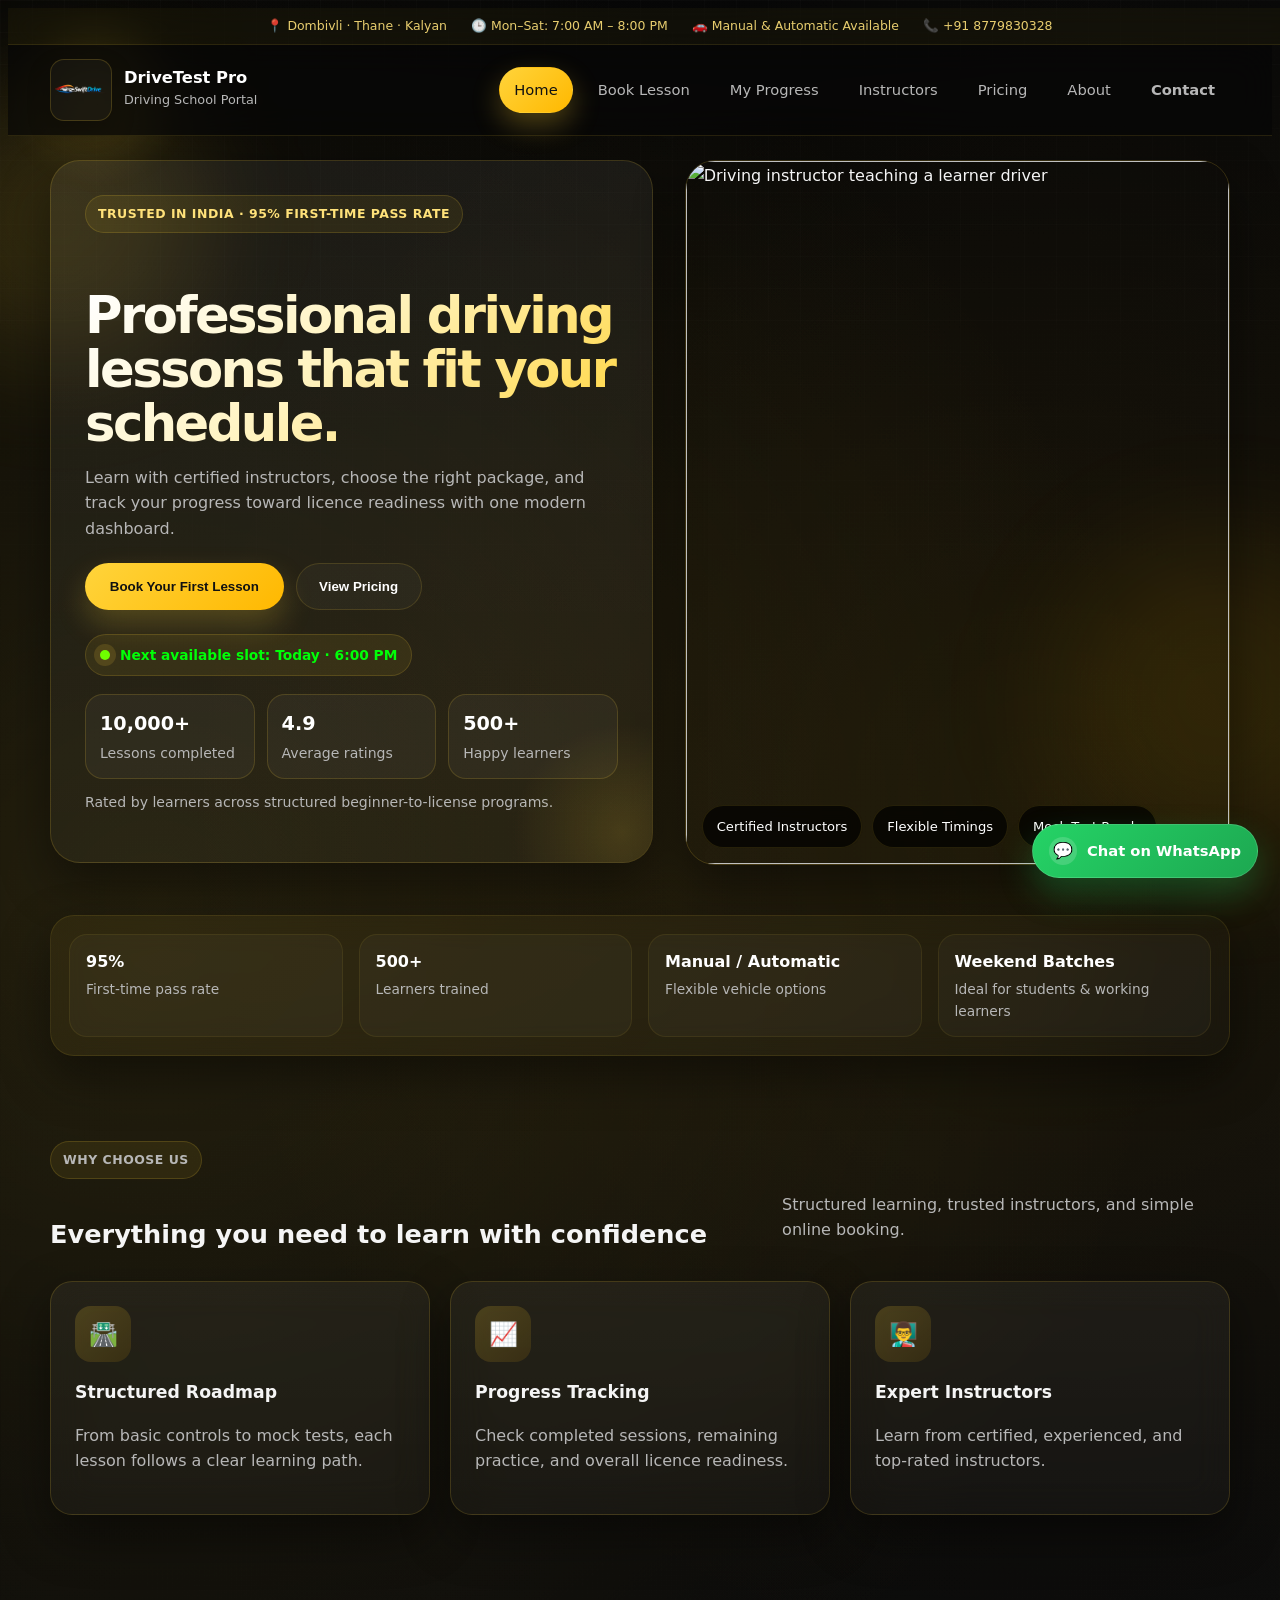
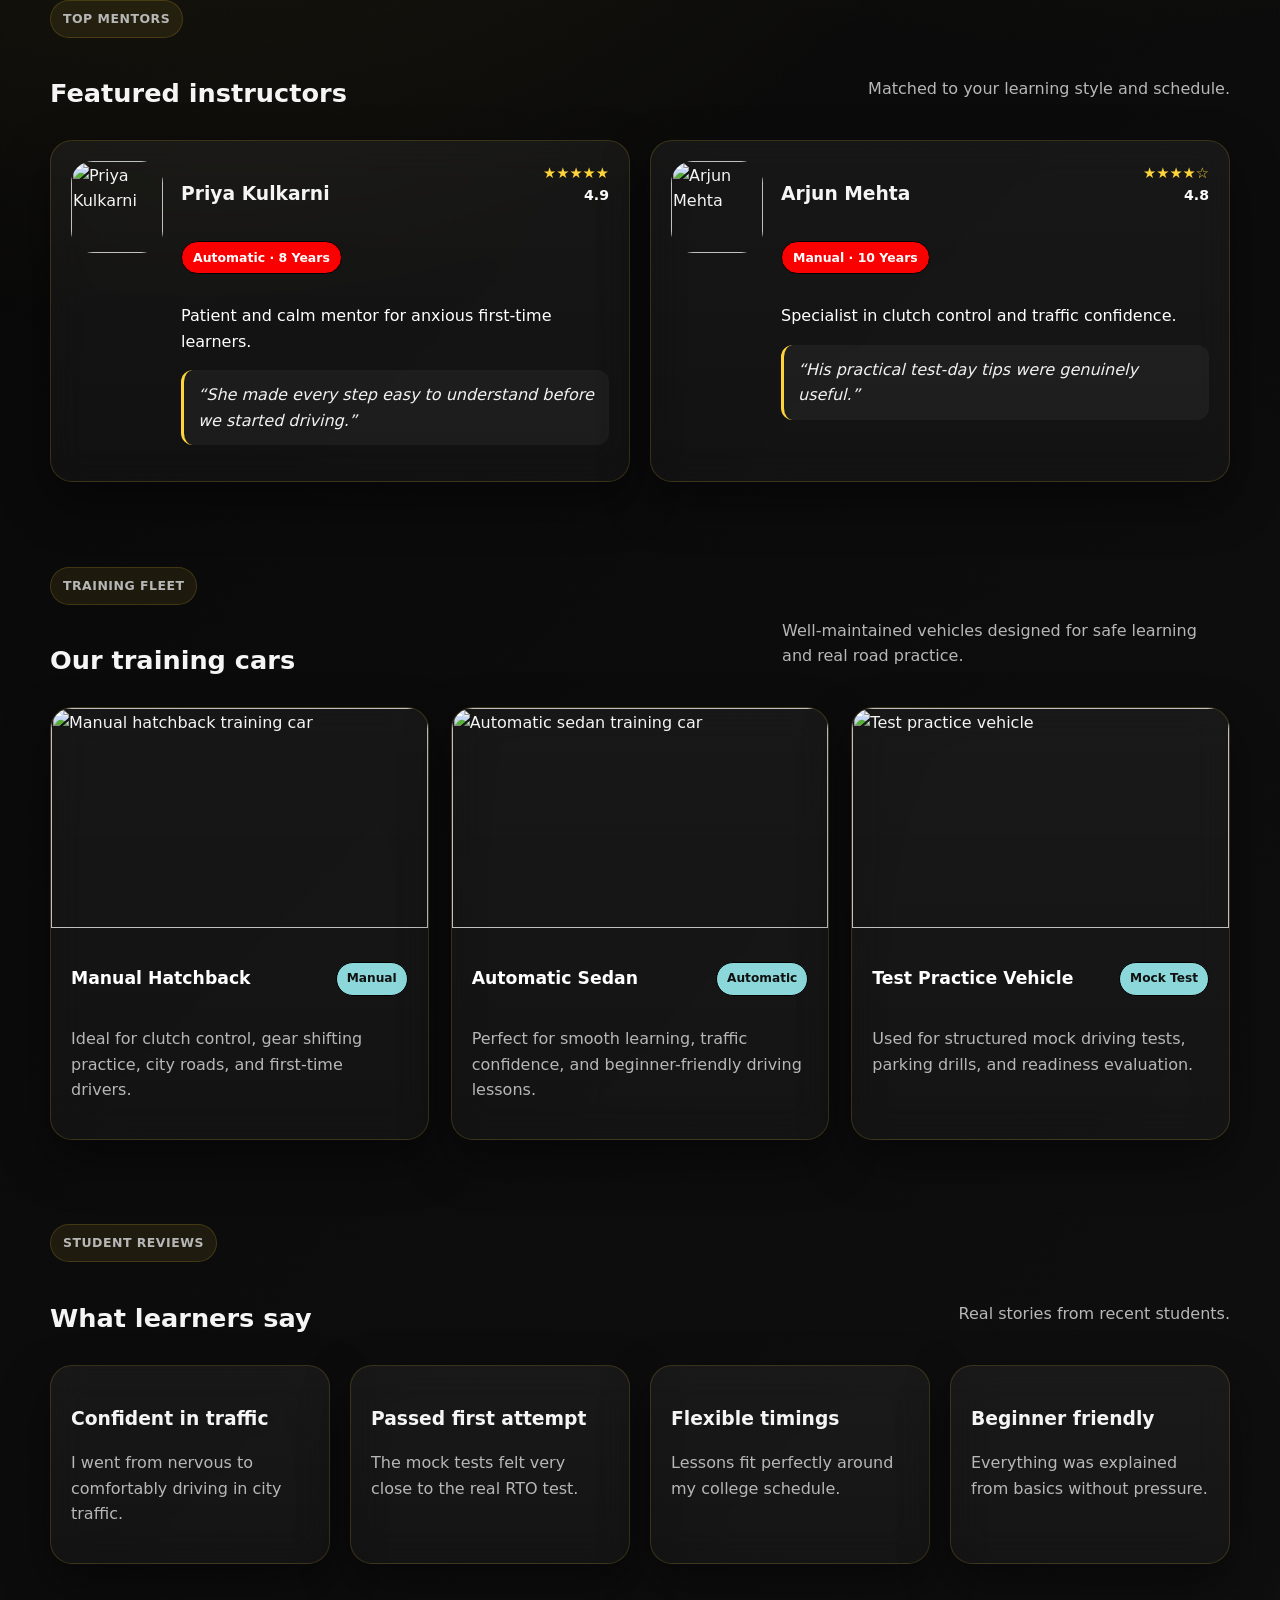
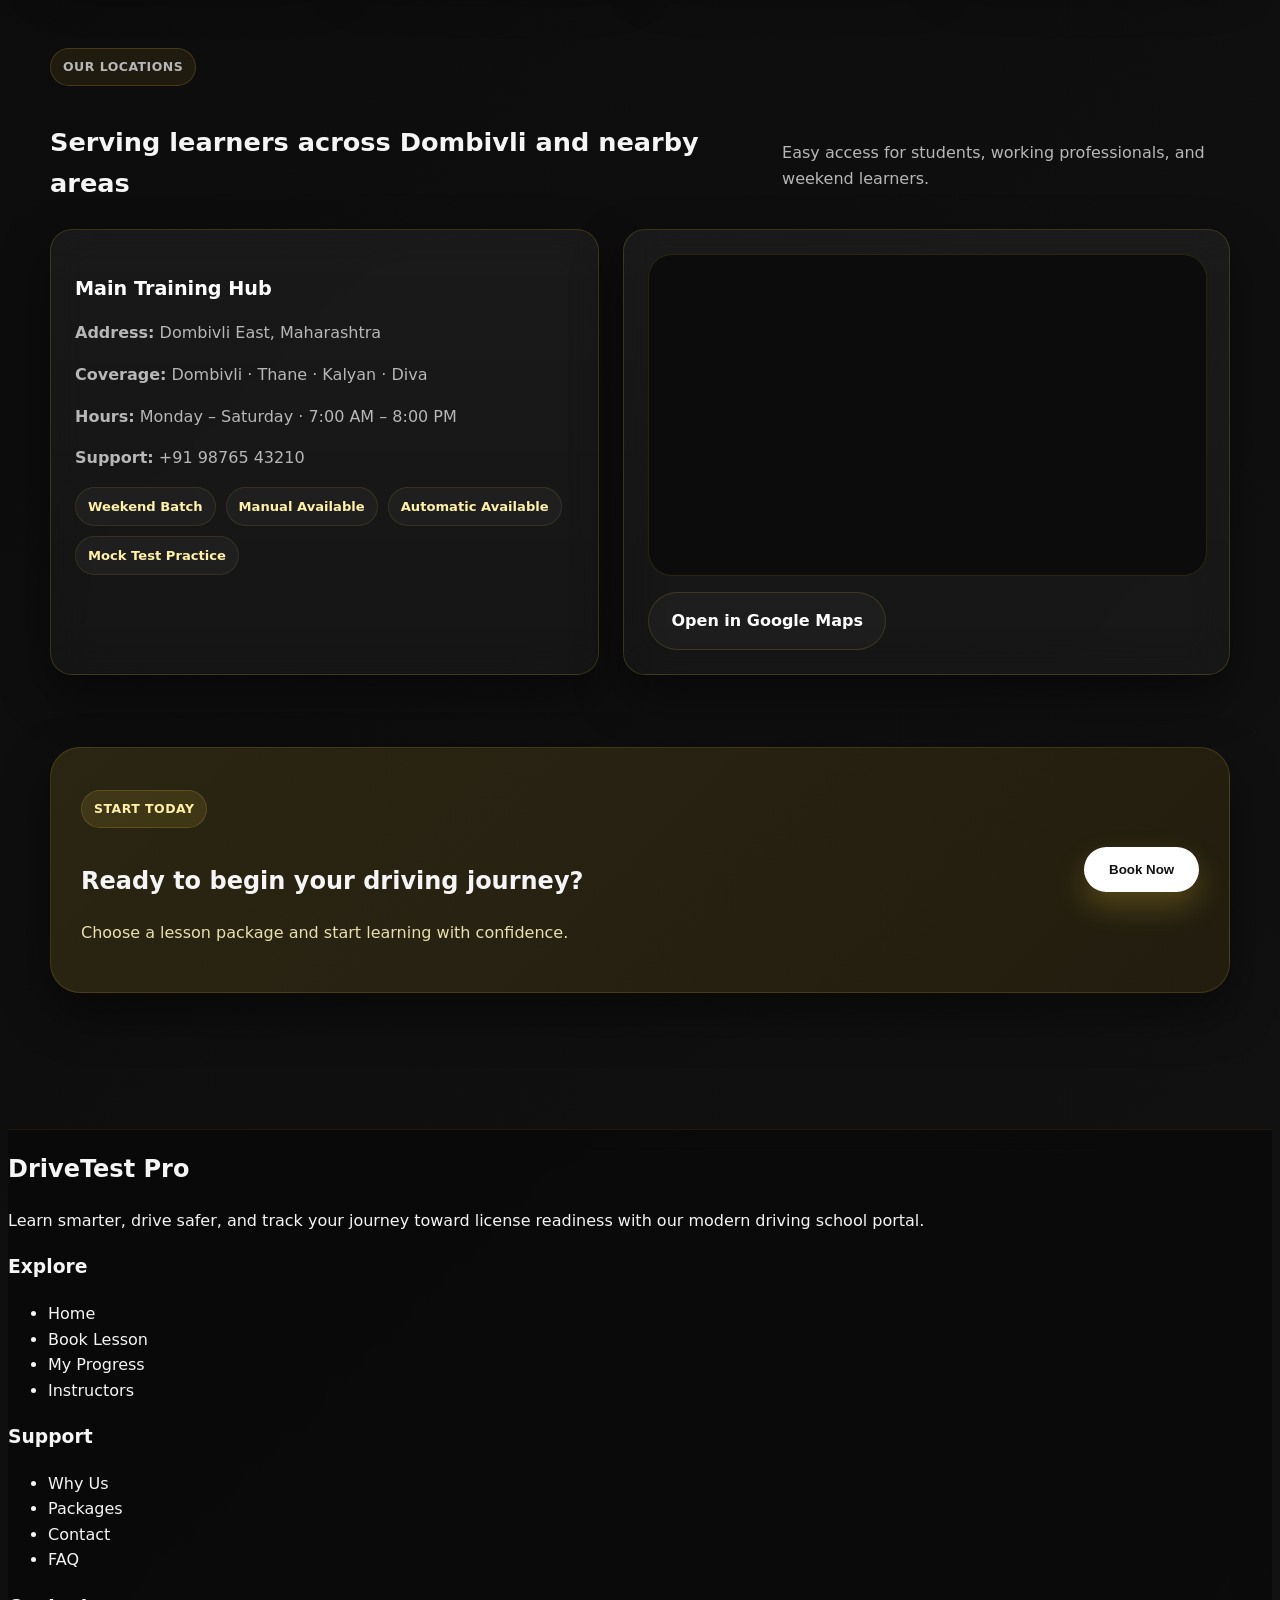
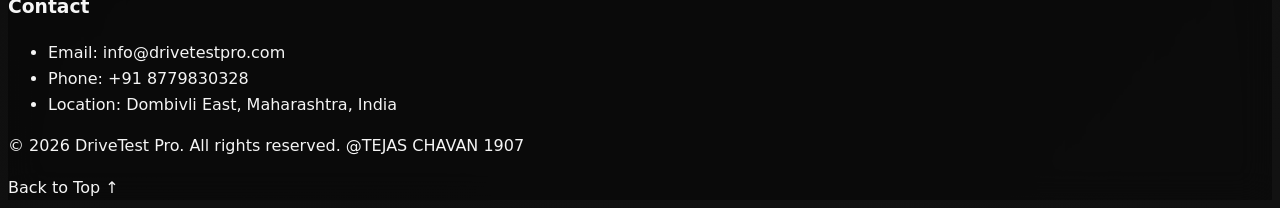
==== commit 61e50e55: "Update index.html" ====
--- a/index.html
+++ b/index.html
@@ -385,21 +385,59 @@
         </main>
 
         <!-- FOOTER -->
-        <footer>
-            <div class="footer-inner">
-                <span>© 2026 DriveTest Pro · All rights reserved. @TEJAS CHAVAN 1907</span>
-                <span>
-                    <a href="about.html">About</a> ·
-                    <a href="why-us.html">Why Us</a> ·
-                    <a href="contact.html">Contact</a> ·
-                    <a href="faq.html">FAQ</a>
-                </span>
-            </div>
-        </footer>
-
+        <footer class="footer">
+  <div class="footer-container">
+    
+    <!-- Brand / About -->
+    <div class="footer-col footer-brand">
+      <h2>DriveTest Pro</h2>
+      <p>
+        Learn smarter, drive safer, and track your journey toward license readiness
+        with our modern driving school portal.
+      </p>
     </div>
+
+    <!-- Quick Links -->
+    <div class="footer-col">
+      <h3>Explore</h3>
+      <ul>
+        <li><a href="index.html">Home</a></li>
+        <li><a href="book.html">Book Lesson</a></li>
+        <li><a href="progress.html">My Progress</a></li>
+        <li><a href="instructors.html">Instructors</a></li>
+      </ul>
+    </div>
+
+    <!-- Support -->
+    <div class="footer-col">
+      <h3>Support</h3>
+      <ul>
+        <li><a href="why-us.html">Why Us</a></li>
+        <li><a href="pricing.html">Packages</a></li>
+        <li><a href="contact.html">Contact</a></li>
+        <li><a href="faq.html">FAQ</a></li>
+      </ul>
+    </div>
+
+    <!-- Contact -->
+    <div class="footer-col">
+      <h3>Contact</h3>
+      <ul class="footer-contact">
+        <li>Email: info@drivetestpro.com</li>
+        <li>Phone: +91 8779830328</li>
+        <li>Location: Dombivli East, Maharashtra, India</li>
+      </ul>
+    </div>
+
+  </div>
+
+  <div class="footer-bottom">
+    <p>© 2026 DriveTest Pro. All rights reserved. <span>@TEJAS CHAVAN 1907</span></p>
+    <a href="#">Back to Top ↑</a>
+  </div>
+</footer>
 
     <script src="app.js"></script>
 </body>
 
-</html>+</html>
--- a/styles.css
+++ b/styles.css
@@ -1,35 +1,31 @@
-*,
 *::before,
 *::after {
   box-sizing: border-box;
   margin: 0;
   padding: 0;
 }
-
 :root {
-  --bg: #081120;
-  --bg-soft: #0f1b31;
-  --card: rgba(255, 255, 255, 0.08);
-  --card-strong: rgba(255, 255, 255, 0.12);
+  --bg: #060606;
+  --bg-soft: #111111;
+  --card: rgba(255, 255, 255, 0.05);
+  --card-strong: rgba(255, 255, 255, 0.09);
   --white: #ffffff;
-  --text: #e5eefc;
-  --muted: #9fb0cb;
-  --border: rgba(255, 255, 255, 0.12);
-  --primary: #5b8cff;
-  --primary-2: #6ee7f9;
+  --text: #f5f5f5;
+  --muted: #b7b7b7;
+  --border: rgba(255, 209, 59, 0.16);
+  --primary: #ffd43b;
+  --primary-2: #ffb800;
   --success: #22c55e;
   --warning: #f59e0b;
   --danger: #ef4444;
   --radius: 22px;
   --radius-sm: 16px;
-  --shadow: 0 20px 50px rgba(0, 0, 0, 0.28);
+  --shadow: 0 20px 50px rgba(0, 0, 0, 0.45);
   --max: 1180px;
 }
-
 html {
   scroll-behavior: smooth;
 }
-
 body {
   font-family:
     system-ui,
@@ -39,44 +35,39 @@
     sans-serif;
   background:
     radial-gradient(
-      circle at 10% 15%,
-      rgba(91, 140, 255, 0.18),
-      transparent 25%
+      circle at 12% 18%,
+      rgba(255, 212, 59, 0.12),
+      transparent 24%
     ),
     radial-gradient(
-      circle at 85% 20%,
-      rgba(110, 231, 249, 0.12),
-      transparent 22%
+      circle at 82% 16%,
+      rgba(255, 184, 0, 0.08),
+      transparent 20%
     ),
-    linear-gradient(135deg, #07101e 0%, #0c1730 50%, #0b1220 100%);
+    linear-gradient(135deg, #050505 0%, #0c0c0c 48%, #121212 100%);
   color: var(--text);
   line-height: 1.6;
   overflow-x: hidden;
-}
-
+  animation: pageFade 0.5s ease;
+}
 a {
   text-decoration: none;
   color: inherit;
 }
-
 img {
   max-width: 100%;
   display: block;
-}
-
-/* LOGO */
+} /* LOGO */
 .logo-img {
   width: 52px;
   height: 52px;
   object-fit: cover;
   border-radius: 14px;
-  border: 1px solid rgba(255, 255, 255, 0.14);
-  box-shadow: 0 10px 22px rgba(0, 0, 0, 0.22);
-  background: rgba(255, 255, 255, 0.04);
+  border: 1px solid rgba(255, 209, 59, 0.18);
+  box-shadow: 0 10px 22px rgba(0, 0, 0, 0.28);
+  background: rgba(255, 255, 255, 0.03);
   padding: 4px;
-}
-
-/* BACKGROUND */
+} /* BACKGROUND */
 .bg-orb {
   position: fixed;
   border-radius: 50%;
@@ -85,81 +76,65 @@
   z-index: -2;
   animation: floatOrb 12s ease-in-out infinite;
 }
-
 .orb-1 {
   width: 280px;
   height: 280px;
-  background: rgba(91, 140, 255, 0.18);
+  background: rgba(255, 212, 59, 0.14);
   top: 80px;
   left: -80px;
 }
-
 .orb-2 {
   width: 320px;
   height: 320px;
-  background: rgba(110, 231, 249, 0.14);
+  background: rgba(255, 184, 0, 0.1);
   bottom: 40px;
   right: -100px;
   animation-delay: -4s;
 }
-
 .bg-grid {
   position: fixed;
   inset: 0;
   background-image:
-    linear-gradient(rgba(255, 255, 255, 0.03) 1px, transparent 1px),
-    linear-gradient(90deg, rgba(255, 255, 255, 0.03) 1px, transparent 1px);
+    linear-gradient(rgba(255, 255, 255, 0.025) 1px, transparent 1px),
+    linear-gradient(90deg, rgba(255, 255, 255, 0.025) 1px, transparent 1px);
   background-size: 32px 32px;
   mask-image: linear-gradient(to bottom, rgba(0, 0, 0, 0.65), transparent);
   z-index: -3;
-}
-
-/* LAYOUT */
+} /* LAYOUT */
 .page {
   min-height: 100vh;
   display: flex;
   flex-direction: column;
 }
-
 main {
   width: min(var(--max), calc(100% - 48px));
   margin: 0 auto;
   padding: 24px 0 64px;
   flex: 1;
-}
-
+  padding-top: 24px !important;
+}
 section {
   margin-bottom: 72px;
-}
-
-/* FORCE HERO GAP FIX */
-main {
-  padding-top: 24px !important;
-}
-
+} /* FORCE HERO GAP FIX */
 main > section:first-child,
 main > .hero:first-child {
   margin-top: 0 !important;
   padding-top: 0 !important;
 }
-
 .hero {
   margin-top: 0 !important;
   padding-top: 0 !important;
   align-content: start !important;
 }
-
 .hero-copy,
 .hero-image-card {
   align-self: start !important;
-}
-
-/* GLASS CARD */
+} /* GLASS CARD */
 .glass-card {
   background: linear-gradient(
     180deg,
-    rgba(255, 255, 255, 0.09),
-    rgba(255, 255, 255, 0.06)
+    rgba(255, 255, 255, 0.05),
+    rgba(255, 255, 255, 0.03)
   );
   border: 1px solid var(--border);
   backdrop-filter: blur(18px);
@@ -171,24 +146,20 @@
     box-shadow 0.35s ease,
     border-color 0.35s ease;
 }
-
 .glass-card:hover {
   transform: translateY(-8px);
-  border-color: rgba(110, 231, 249, 0.3);
-  box-shadow: 0 24px 60px rgba(0, 0, 0, 0.36);
-}
-
-/* NAVBAR */
+  border-color: rgba(255, 212, 59, 0.28);
+  box-shadow: 0 24px 60px rgba(0, 0, 0, 0.42);
+} /* NAVBAR */
 .topbar-wrap {
   position: sticky;
   top: 0;
   z-index: 100;
   backdrop-filter: blur(18px);
-  background: rgba(8, 17, 32, 0.65);
-  border-bottom: 1px solid rgba(255, 255, 255, 0.08);
+  background: rgba(6, 6, 6, 0.68);
+  border-bottom: 1px solid rgba(255, 209, 59, 0.12);
   margin-bottom: 0 !important;
 }
-
 .topbar {
   width: min(var(--max), calc(100% - 32px));
   margin: 0 auto;
@@ -199,57 +170,27 @@
   gap: 18px;
   position: relative;
 }
-
 .logo-wrap {
   display: flex;
   align-items: center;
   gap: 12px;
 }
-
-.logo-svg {
-  width: 42px;
-  height: 42px;
-  border-radius: 50%;
-  background: linear-gradient(
-    135deg,
-    rgba(91, 140, 255, 0.25),
-    rgba(110, 231, 249, 0.2)
-  );
-  padding: 8px;
-  border: 1px solid rgba(255, 255, 255, 0.15);
-}
-
-.logo-ring {
-  fill: none;
-  stroke: #7fb5ff;
-  stroke-width: 2;
-}
-
-.logo-car {
-  fill: #7fb5ff;
-  stroke: #ffffff;
-  stroke-width: 1.2;
-}
-
 .logo-text {
   font-weight: 700;
   font-size: 1.02rem;
   color: var(--white);
   line-height: 1.1;
 }
-
 .logo-sub {
   font-size: 0.8rem;
   color: var(--muted);
   margin-top: 3px;
 }
-
 .nav-links {
   display: flex;
   align-items: center;
   gap: 10px;
 }
-
 .nav-links a {
   padding: 10px 14px;
   border-radius: 999px;
@@ -258,60 +199,51 @@
   font-size: 0.92rem;
   border: 1px solid transparent;
 }
-
 .nav-links a:hover {
   color: var(--white);
-  background: rgba(255, 255, 255, 0.08);
-  border-color: rgba(255, 255, 255, 0.08);
-}
-
+  background: rgba(255, 212, 59, 0.08);
+  border-color: rgba(255, 212, 59, 0.14);
+}
 .nav-links a.active {
-  color: var(--white);
-  background: linear-gradient(135deg, var(--primary), #4fd1ff);
-  box-shadow: 0 12px 28px rgba(91, 140, 255, 0.32);
-}
-
+  color: #111111;
+  background: linear-gradient(135deg, var(--primary), var(--primary-2));
+  box-shadow: 0 12px 28px rgba(255, 212, 59, 0.28);
+}
 .nav-cta {
   font-weight: 600;
 }
-
 .nav-toggle {
   display: none;
   flex-direction: column;
   gap: 4px;
   background: transparent;
-  border: 1px solid rgba(255, 255, 255, 0.16);
+  border: 1px solid rgba(255, 209, 59, 0.18);
   padding: 8px;
   border-radius: 12px;
   cursor: pointer;
 }
-
 .nav-toggle span {
   width: 18px;
   height: 2px;
   background: white;
   border-radius: 99px;
   transition: 0.3s ease;
-}
-
-/* HERO */
+} /* HERO */
 .hero {
   display: grid;
   grid-template-columns: minmax(0, 1.05fr) minmax(0, 0.95fr);
   gap: 32px;
   align-items: center;
 }
-
 .hero > * {
   min-width: 0;
 }
-
 .hero-copy {
   padding: 34px;
   background: linear-gradient(
     180deg,
-    rgba(255, 255, 255, 0.09),
-    rgba(255, 255, 255, 0.05)
+    rgba(255, 255, 255, 0.06),
+    rgba(255, 255, 255, 0.03)
   );
   border: 1px solid var(--border);
   border-radius: 30px;
@@ -320,7 +252,6 @@
   overflow: hidden;
   min-width: 0;
 }
-
 .hero-copy::after {
   content: "";
   position: absolute;
@@ -329,21 +260,20 @@
   border-radius: 50%;
   background: radial-gradient(
     circle,
-    rgba(91, 140, 255, 0.18),
+    rgba(255, 212, 59, 0.14),
     transparent 70%
   );
   right: -80px;
   bottom: -80px;
 }
-
 .hero-pill,
 .eyebrow {
   display: inline-flex;
   align-items: center;
   gap: 8px;
-  color: #b9d8ff;
-  background: rgba(91, 140, 255, 0.12);
-  border: 1px solid rgba(127, 181, 255, 0.22);
+  color: #ffe27a;
+  background: rgba(255, 212, 59, 0.08);
+  border: 1px solid rgba(255, 212, 59, 0.16);
   padding: 8px 12px;
   border-radius: 999px;
   font-size: 0.78rem;
@@ -352,47 +282,47 @@
   text-transform: uppercase;
   margin-bottom: 14px;
 }
-
 .eyebrow.light {
-  background: rgba(255, 255, 255, 0.1);
-  color: #d9e8ff;
-}
-
+  background: rgba(255, 212, 59, 0.1);
+  color: #fff1a8;
+}
 .hero h1,
 .page-hero h1 {
   font-size: clamp(2.3rem, 4vw, 4.2rem);
   line-height: 1.05;
   letter-spacing: -0.05em;
   margin-bottom: 14px;
-  background: linear-gradient(135deg, #ffffff 0%, #cfe4ff 45%, #8fe9ff 100%);
+  background: linear-gradient(135deg, #ffffff 0%, #fff3bf 45%, #ffd43b 100%);
   -webkit-background-clip: text;
   -webkit-text-fill-color: transparent;
 }
-
-.hero-sub,
+.hero-sub {
+  color: var(--muted);
+  max-width: 60ch;
+  font-size: 1rem;
+  margin: 0 0 0 0;
+  text-align: left;
+}
 .page-hero p {
   color: var(--muted);
   max-width: 700px;
   font-size: 1rem;
-  margin: 0 auto;
+  margin: 10px auto 0;
   text-align: center;
 }
-
 .hero-actions {
   display: flex;
   flex-wrap: wrap;
   gap: 12px;
   margin: 22px 0 24px;
 }
-
 .hero-stats {
   display: grid;
   grid-template-columns: repeat(3, minmax(0, 1fr));
   gap: 12px;
 }
-
 .stat-card {
-  background: rgba(255, 255, 255, 0.06);
+  background: rgba(255, 255, 255, 0.04);
   border: 1px solid var(--border);
   border-radius: 18px;
   padding: 14px;
@@ -400,30 +330,25 @@
     transform 0.3s ease,
     border-color 0.3s ease;
 }
-
 .stat-card:hover {
   transform: translateY(-4px);
-  border-color: rgba(110, 231, 249, 0.28);
-}
-
+  border-color: rgba(255, 212, 59, 0.28);
+}
 .stat-card strong {
   display: block;
   font-size: 1.2rem;
   color: var(--white);
   margin-bottom: 2px;
 }
-
 .stat-card span {
   color: var(--muted);
   font-size: 0.88rem;
 }
-
 .hero-micro {
   margin-top: 12px;
   color: var(--muted);
   font-size: 0.88rem;
 }
-
 .hero-image-card {
   position: relative;
   min-height: 540px;
@@ -435,14 +360,12 @@
   min-width: 0;
   animation: softFloat 5s ease-in-out infinite;
 }
-
 .hero-image-card img {
   width: 100%;
   height: 100%;
   object-fit: cover;
   display: block;
 }
-
 .hero-image-badges {
   position: absolute;
   left: 16px;
@@ -452,18 +375,15 @@
   flex-wrap: wrap;
   gap: 10px;
 }
-
 .hero-image-badges span {
-  background: rgba(8, 17, 32, 0.7);
+  background: rgba(0, 0, 0, 0.72);
   color: var(--white);
   padding: 10px 14px;
   border-radius: 999px;
-  border: 1px solid rgba(255, 255, 255, 0.12);
+  border: 1px solid rgba(255, 209, 59, 0.12);
   backdrop-filter: blur(8px);
   font-size: 0.82rem;
-}
-
-/* BUTTONS */
+} /* BUTTONS */
 .btn-primary,
 .btn-ghost,
 .pricing-btn {
@@ -473,47 +393,39 @@
   transition: 0.28s ease;
   font-weight: 700;
 }
-
 .btn-primary,
 .primary-btn {
   background: linear-gradient(135deg, var(--primary), var(--primary-2));
-  color: var(--white);
+  color: #111111;
   padding: 0.92rem 1.55rem;
   border-radius: 999px;
-  box-shadow: 0 14px 30px rgba(91, 140, 255, 0.28);
-}
-
+  box-shadow: 0 14px 30px rgba(255, 212, 59, 0.22);
+}
 .btn-primary:hover,
 .primary-btn:hover {
   transform: translateY(-2px) scale(1.01);
-  box-shadow: 0 18px 36px rgba(91, 140, 255, 0.36);
-}
-
+  box-shadow: 0 18px 36px rgba(255, 212, 59, 0.3);
+}
 .light-btn {
   background: white;
-  color: #0b1730;
-}
-
+  color: #111111;
+}
 .btn-ghost {
-  background: rgba(255, 255, 255, 0.05);
+  background: rgba(255, 255, 255, 0.03);
   color: var(--white);
   padding: 0.92rem 1.4rem;
   border-radius: 999px;
-  border: 1px solid rgba(255, 255, 255, 0.12);
-}
-
+  border: 1px solid rgba(255, 212, 59, 0.14);
+}
 .btn-ghost:hover {
-  background: rgba(255, 255, 255, 0.1);
+  background: rgba(255, 212, 59, 0.08);
   transform: translateY(-2px);
 }
-
 .btn-primary:active,
 .btn-ghost:active,
 .pricing-btn:active {
   transform: scale(0.98);
-}
-
-/* HEADERS */
+} /* HEADERS */
 .section-header {
   display: flex;
   justify-content: space-between;
@@ -521,31 +433,24 @@
   gap: 20px;
   margin-bottom: 22px;
 }
-
 .section-header.left {
   justify-content: flex-start;
 }
-
 .section-header h2 {
   font-size: clamp(1.5rem, 2vw, 2.1rem);
   margin-bottom: 4px;
 }
-
 .section-header p {
   color: var(--muted);
   max-width: 44ch;
 }
-
 .page-hero {
   text-align: center;
   padding: 12px 0 8px;
 }
-
 .page-hero h1 {
   margin-bottom: 8px;
-}
-
-/* GRIDS */
+} /* GRIDS */
 .feature-grid,
 .pricing-grid,
 .progress-grid,
@@ -553,15 +458,12 @@
   display: grid;
   gap: 20px;
 }
-
 .feature-grid {
   grid-template-columns: repeat(3, minmax(0, 1fr));
 }
-
 .feature-card {
   padding: 24px;
 }
-
 .icon-badge {
   width: 56px;
   height: 56px;
@@ -571,34 +473,31 @@
   border-radius: 16px;
   background: linear-gradient(
     135deg,
-    rgba(91, 140, 255, 0.22),
-    rgba(110, 231, 249, 0.15)
+    rgba(255, 212, 59, 0.18),
+    rgba(255, 184, 0, 0.1)
   );
   margin-bottom: 16px;
 }
-
 .feature-card h3 {
   margin-bottom: 8px;
   font-size: 1.08rem;
 }
-
 .feature-card p {
   color: var(--muted);
-}
-
-/* INSTRUCTORS */
+} /* INSTRUCTORS */
 .instructor-grid {
   display: grid;
   grid-template-columns: repeat(2, minmax(0, 1fr));
   gap: 20px;
 }
-
 .instructor-card {
   display: flex;
   gap: 18px;
   padding: 20px;
 }
-
+.instructor-card:hover {
+  transform: translateY(-10px) scale(1.02);
+}
 .instructor-photo {
   width: 92px;
   height: 92px;
@@ -606,66 +505,55 @@
   border-radius: 22px;
   flex-shrink: 0;
 }
-
 .instructor-info {
   flex: 1;
 }
-
 .instructor-top {
   display: flex;
   justify-content: space-between;
   gap: 12px;
   margin-bottom: 10px;
 }
-
 .badge {
   display: inline-block;
   font-size: 0.78rem;
-  color: #d7e8ff;
-  background: rgba(91, 140, 255, 0.12);
-  border: 1px solid rgba(127, 181, 255, 0.2);
+  color: #111111;
+  background: rgb(250, 0, 0);
+  border: 1px solid rgb(0, 0, 0);
   padding: 6px 11px;
   border-radius: 999px;
   font-weight: 600;
 }
-
 .rating {
   text-align: right;
 }
-
 .stars {
-  color: #fbbf24;
+  color: #ffd43b;
   display: block;
   font-size: 0.92rem;
 }
-
 .rating-value {
   color: var(--white);
   font-size: 0.88rem;
   font-weight: 700;
 }
-
 .instructor-info p {
-  color: var(--muted);
-}
-
+  color: white;
+}
 .feedback {
   margin-top: 10px;
   padding: 12px 14px;
-  border-left: 3px solid #7fb5ff;
-  background: rgba(255, 255, 255, 0.05);
+  border-left: 3px solid var(--primary);
+  background: rgba(255, 255, 255, 0.04);
   border-radius: 12px;
   font-style: italic;
-  color: #d2def3 !important;
-}
-
-/* PREMIUM INSTRUCTORS */
+  color: #f1f1f1 !important;
+} /* PREMIUM INSTRUCTORS */
 .premium-instructor-grid {
   display: grid;
   grid-template-columns: repeat(2, minmax(0, 1fr));
   gap: 24px;
 }
-
 .premium-card {
   display: flex;
   gap: 20px;
@@ -677,27 +565,23 @@
     box-shadow 0.35s ease,
     border-color 0.35s ease;
 }
-
 .premium-card:hover {
   transform: translateY(-10px);
-  border-color: rgba(110, 231, 249, 0.32);
-  box-shadow: 0 28px 60px rgba(0, 0, 0, 0.38);
-}
-
+  border-color: rgba(255, 212, 59, 0.28);
+  box-shadow: 0 28px 60px rgba(0, 0, 0, 0.42);
+}
 .instructor-photo-wrap {
   position: relative;
   flex-shrink: 0;
 }
-
 .instructor-photo-wrap .instructor-photo {
   width: 110px;
   height: 110px;
   object-fit: cover;
   border-radius: 24px;
-  border: 1px solid rgba(255, 255, 255, 0.12);
+  border: 1px solid rgba(255, 209, 59, 0.12);
   box-shadow: 0 14px 30px rgba(0, 0, 0, 0.24);
 }
-
 .instructor-tag {
   position: absolute;
   left: 10px;
@@ -706,35 +590,31 @@
   border-radius: 999px;
   font-size: 0.72rem;
   font-weight: 700;
-  background: rgba(8, 17, 32, 0.78);
-  color: #eaf4ff;
-  border: 1px solid rgba(255, 255, 255, 0.12);
+  background: rgba(0, 0, 0, 0.8);
+  color: #fff3bf;
+  border: 1px solid rgba(255, 209, 59, 0.16);
   backdrop-filter: blur(8px);
 }
-
 .instructor-desc {
   color: var(--muted);
   font-size: 0.95rem;
   line-height: 1.7;
   margin-bottom: 12px;
 }
-
 .rating-pill {
   min-width: 78px;
   text-align: center;
   padding: 8px 10px;
   border-radius: 16px;
-  background: rgba(255, 255, 255, 0.06);
-  border: 1px solid rgba(255, 255, 255, 0.1);
-}
-
+  background: rgba(255, 255, 255, 0.05);
+  border: 1px solid rgba(255, 209, 59, 0.1);
+}
 .rating-pill .stars {
   display: block;
   font-size: 0.88rem;
-  color: #fbbf24;
+  color: #ffd43b;
   line-height: 1.1;
 }
-
 .rating-pill .rating-value {
   display: block;
   margin-top: 2px;
@@ -742,21 +622,19 @@
   font-weight: 700;
   color: var(--white);
 }
-
 .premium-feedback {
   margin-top: 0;
   padding: 14px 16px;
-  border-left: 3px solid #7fb5ff;
+  border-left: 3px solid var(--primary);
   background: linear-gradient(
     135deg,
-    rgba(255, 255, 255, 0.06),
-    rgba(255, 255, 255, 0.03)
+    rgba(255, 255, 255, 0.05),
+    rgba(255, 255, 255, 0.02)
   );
   border-radius: 14px;
   font-style: italic;
-  color: #dbe8ff !important;
-}
-
+  color: #f1f1f1 !important;
+}
 .premium-card::after {
   content: "";
   position: absolute;
@@ -764,48 +642,34 @@
   width: 140px;
   height: 140px;
   border-radius: 50%;
-  background: radial-gradient(
-    circle,
-    rgba(91, 140, 255, 0.14),
-    transparent 70%
-  );
+  background: radial-gradient(circle, rgba(255, 212, 59, 0.1), transparent 70%);
   pointer-events: none;
-}
-
-/* TESTIMONIALS */
+} /* TESTIMONIALS */
 .testimonial-grid {
   grid-template-columns: repeat(4, minmax(0, 1fr));
 }
-
 .testimonial-card {
   padding: 20px;
 }
-
 .testimonial-card h3 {
   margin-bottom: 8px;
 }
-
 .testimonial-card p {
   color: var(--muted);
-}
-
-/* PRICING */
+} /* PRICING */
 .pricing-grid {
   grid-template-columns: repeat(3, minmax(0, 1fr));
 }
-
 .pricing-card {
   padding: 28px 24px;
   position: relative;
   overflow: hidden;
 }
-
 .pricing-card.highlight {
   transform: scale(1.03);
-  border-color: rgba(110, 231, 249, 0.28);
+  border-color: rgba(255, 212, 59, 0.26);
   animation: softFloat 5s ease-in-out infinite;
 }
-
 .pricing-badge {
   position: absolute;
   top: 14px;
@@ -815,152 +679,128 @@
   padding: 6px 10px;
   border-radius: 999px;
   background: linear-gradient(135deg, var(--primary), var(--primary-2));
-  color: white;
-}
-
+  color: #111111;
+}
 .price {
   font-size: 2.2rem;
   font-weight: 800;
   margin: 12px 0 8px;
-  background: linear-gradient(135deg, #a7c8ff, #7ce7ff);
+  background: linear-gradient(135deg, #fff7d6, #ffd43b);
   -webkit-background-clip: text;
   -webkit-text-fill-color: transparent;
 }
-
 .saving {
-  color: #7be6a2;
+  color: #ffdf70;
   font-weight: 700;
   margin-bottom: 8px;
 }
-
 .pricing-note {
   color: var(--muted);
   margin-bottom: 18px;
 }
-
 .pricing-btn {
   margin-top: 8px;
   padding: 0.88rem 1.2rem;
   border-radius: 14px;
-  background: rgba(255, 255, 255, 0.08);
-  color: white;
+  background: rgba(255, 255, 255, 0.06);
+  color: var(--white);
   width: 100%;
-  border: 1px solid rgba(255, 255, 255, 0.12);
-}
-
+  border: 1px solid rgba(255, 209, 59, 0.12);
+}
 .pricing-btn:hover {
-  background: rgba(255, 255, 255, 0.13);
+  background: rgba(255, 212, 59, 0.08);
   transform: translateY(-2px);
-}
-
-/* FORMS / BOOKING */
+} /* FORMS / BOOKING */
 .booking-card,
 .progress-card,
 .latest-booking-card,
 .history-card {
   padding: 26px;
 }
-
 .form-grid {
   display: grid;
   gap: 16px;
 }
-
 .form-row-inline {
   display: grid;
   grid-template-columns: repeat(2, minmax(0, 1fr));
   gap: 16px;
 }
-
 label {
   display: block;
   font-size: 0.88rem;
-  color: #c9d8ef;
+  color: #e7d48e;
   margin-bottom: 6px;
 }
-
 input[type="date"],
 select {
   width: 100%;
   padding: 12px 14px;
   border-radius: 14px;
-  background: rgba(255, 255, 255, 0.08);
-  color: var(--white);
-  border: 1px solid rgba(255, 255, 255, 0.12);
+  background: rgba(255, 255, 255, 0.05);
+  color: var(--white);
+  border: 1px solid rgba(255, 209, 59, 0.14);
   outline: none;
 }
-
 input[type="date"]:focus,
 select:focus {
-  border-color: rgba(110, 231, 249, 0.44);
-  box-shadow: 0 0 0 4px rgba(91, 140, 255, 0.12);
-}
-
+  border-color: rgba(255, 212, 59, 0.4);
+  box-shadow: 0 0 0 4px rgba(255, 212, 59, 0.1);
+}
 .package-group {
   margin-top: 18px;
 }
-
 .package-options {
   display: grid;
   gap: 14px;
   margin-top: 10px;
 }
-
 .package-option {
   display: flex;
   justify-content: space-between;
   gap: 12px;
   padding: 16px;
   border-radius: 18px;
-  background: rgba(255, 255, 255, 0.05);
-  border: 1px solid rgba(255, 255, 255, 0.1);
+  background: rgba(255, 255, 255, 0.04);
+  border: 1px solid rgba(255, 209, 59, 0.1);
   cursor: pointer;
   transition: 0.28s ease;
 }
-
 .package-option:hover,
 .package-option.active {
   transform: translateY(-3px);
-  background: rgba(91, 140, 255, 0.13);
-  border-color: rgba(127, 181, 255, 0.28);
-}
-
+  background: rgba(255, 212, 59, 0.08);
+  border-color: rgba(255, 212, 59, 0.22);
+}
 .highlight-option {
-  box-shadow: inset 0 0 0 1px rgba(110, 231, 249, 0.2);
-}
-
+  box-shadow: inset 0 0 0 1px rgba(255, 212, 59, 0.16);
+}
 .pkg-main {
   display: flex;
   align-items: center;
   gap: 10px;
   flex-wrap: wrap;
 }
-
 .pkg-name {
   font-weight: 700;
   color: var(--white);
 }
-
 .pkg-price,
 .pkg-save {
   color: var(--muted);
 }
-
 .booking-actions {
   display: flex;
   gap: 12px;
   flex-wrap: wrap;
   margin-top: 18px;
-}
-
-/* PROGRESS */
+} /* PROGRESS */
 .progress-grid {
   display: grid;
   grid-template-columns: repeat(auto-fit, minmax(260px, 1fr));
   gap: 24px;
   margin-top: 40px;
 }
-
 .metric-card {
   padding: 28px;
   text-align: center;
@@ -969,28 +809,24 @@
   flex-direction: column;
   justify-content: center;
 }
-
 .metric-card h3 {
   color: var(--muted);
   font-size: 0.96rem;
   margin-bottom: 8px;
 }
-
 .metric-number {
   font-size: 2.4rem;
   font-weight: 800;
   color: var(--white);
 }
-
 .progress-bar-wrap {
   width: 100%;
   height: 18px;
   border-radius: 999px;
-  background: rgba(255, 255, 255, 0.08);
+  background: rgba(255, 255, 255, 0.06);
   overflow: hidden;
   margin: 16px 0 10px;
 }
-
 .progress-bar {
   width: 0;
   height: 100%;
@@ -998,11 +834,9 @@
   background: linear-gradient(135deg, var(--primary), var(--primary-2));
   transition: width 1s ease;
 }
-
 .progress-text {
   color: var(--muted);
 }
-
 .progress-actions {
   display: flex;
   justify-content: center;
@@ -1011,29 +845,23 @@
   margin: 40px 0;
   flex-wrap: wrap;
 }
-
 .latest-booking,
 .history-list {
   display: grid;
   gap: 12px;
 }
-
 .booking-item {
   padding: 16px;
   border-radius: 18px;
-  background: rgba(255, 255, 255, 0.05);
-  border: 1px solid rgba(255, 255, 255, 0.08);
-}
-
+  background: rgba(255, 255, 255, 0.04);
+  border: 1px solid rgba(255, 209, 59, 0.08);
+}
 .booking-item h4 {
   margin-bottom: 6px;
 }
-
 .booking-item p {
   color: var(--muted);
-}
-
-/* CTA */
+} /* CTA */
 .cta-box {
   display: flex;
   align-items: center;
@@ -1043,51 +871,42 @@
   border-radius: 30px;
   background: linear-gradient(
     135deg,
-    rgba(91, 140, 255, 0.18),
-    rgba(110, 231, 249, 0.12)
+    rgba(255, 212, 59, 0.12),
+    rgba(255, 184, 0, 0.08)
   );
-  border: 1px solid rgba(255, 255, 255, 0.12);
+  border: 1px solid rgba(255, 209, 59, 0.14);
   box-shadow: var(--shadow);
   animation: softFloat 5s ease-in-out infinite;
 }
-
 .cta-box p {
-  color: #c9daf5;
-}
-
-/* ABOUT / CONTACT / FAQ */
+  color: #eadfb0;
+} /* ABOUT / CONTACT / FAQ */
 .about-text {
   color: var(--muted);
   font-size: 1rem;
   line-height: 1.9;
 }
-
 .contact-layout {
   display: grid;
   grid-template-columns: 1.2fr 0.8fr;
   gap: 24px;
   align-items: start;
 }
-
 .contact-side {
   display: grid;
   gap: 20px;
 }
-
 .contact-card {
   padding: 22px;
 }
-
 .contact-card h3 {
   margin-bottom: 10px;
   color: var(--white);
 }
-
 .contact-card p {
   color: var(--muted);
   margin-bottom: 8px;
 }
-
 .contact-form input[type="text"],
 .contact-form input[type="email"],
 .contact-form input[type="tel"],
@@ -1096,491 +915,24 @@
   width: 100%;
   padding: 12px 14px;
   border-radius: 14px;
-  background: rgba(255, 255, 255, 0.08);
-  color: var(--white);
-  border: 1px solid rgba(255, 255, 255, 0.12);
+  background: rgba(255, 255, 255, 0.05);
+  color: var(--white);
+  border: 1px solid rgba(255, 209, 59, 0.14);
   outline: none;
   font: inherit;
 }
-
 .contact-form textarea {
   resize: vertical;
   min-height: 140px;
 }
-
 .faq-list {
   display: grid;
   gap: 18px;
 }
-
-.faq-card {
-  padding: 22px;
-}
-
-.faq-card h3 {
-  margin-bottom: 8px;
-  color: var(--white);
-  font-size: 1.05rem;
-}
-
-.faq-card p {
-  color: var(--muted);
-}
-
-/* FOOTER */
-footer {
-  border-top: 1px solid rgba(255, 255, 255, 0.08);
-  background: rgba(8, 17, 32, 0.45);
-  backdrop-filter: blur(16px);
-}
-
-.footer-inner {
-  width: min(var(--max), calc(100% - 32px));
-  margin: 0 auto;
-  padding: 18px 0;
-  display: flex;
-  justify-content: space-between;
-  gap: 16px;
-  flex-wrap: wrap;
-  color: var(--muted);
-  font-size: 0.88rem;
-}
-
-/* POPUP */
-.booking-popup {
-  position: fixed;
-  top: 22px;
-  right: 22px;
-  z-index: 9999;
-  opacity: 0;
-  transform: translateY(-15px) scale(0.96);
-  transition: 0.28s ease;
-  min-width: 320px;
-  max-width: 420px;
-}
-
-.booking-popup.show {
-  opacity: 1;
-  transform: translateY(0) scale(1);
-}
-
-.booking-popup-content {
-  display: flex;
-  gap: 14px;
-  align-items: flex-start;
-  background: rgba(8, 17, 32, 0.92);
-  border: 1px solid rgba(255, 255, 255, 0.12);
-  box-shadow: var(--shadow);
-  padding: 16px 18px;
-  border-radius: 20px;
-  backdrop-filter: blur(16px);
-}
-
-.booking-popup-icon {
-  width: 40px;
-  height: 40px;
-  border-radius: 50%;
-  display: grid;
-  place-items: center;
-  font-weight: 800;
-  flex-shrink: 0;
-}
-
-.booking-popup.success .booking-popup-icon {
-  background: rgba(34, 197, 94, 0.16);
-  color: #7ef0a2;
-}
-
-.booking-popup.error .booking-popup-icon {
-  background: rgba(239, 68, 68, 0.16);
-  color: #ff9f9f;
-}
-
-.booking-popup-text h4 {
-  margin-bottom: 4px;
-}
-
-.booking-popup-text p {
-  color: var(--muted);
-  font-size: 0.92rem;
-}
-
-.booking-popup-close {
-  margin-left: auto;
-  background: transparent;
-  border: none;
-  color: white;
-  font-size: 1.3rem;
-  cursor: pointer;
-}
-
-/* REVEAL */
-.reveal {
-  opacity: 0;
-  transform: translateY(24px);
-  transition:
-    opacity 0.7s ease,
-    transform 0.7s ease;
-}
-
-.reveal.show {
-  opacity: 1;
-  transform: translateY(0);
-}
-
-/* PRELOADER */
-.preloader {
-  position: fixed;
-  inset: 0;
-  background: radial-gradient(circle at top, #102140, #07101e 65%);
-  display: grid;
-  place-items: center;
-  z-index: 99999;
-  transition:
-    opacity 0.6s ease,
-    visibility 0.6s ease;
-}
-
-.preloader.hide {
-  opacity: 0;
-  visibility: hidden;
-}
-
-.loader-ring {
-  width: 78px;
-  height: 78px;
-  border-radius: 50%;
-  border: 4px solid rgba(255, 255, 255, 0.12);
-  border-top-color: #7ce7ff;
-  border-right-color: #5b8cff;
-  animation: spin 1s linear infinite;
-  margin: 0 auto 14px;
-}
-
-.loader-text {
-  color: #dce8ff;
-  font-weight: 700;
-  letter-spacing: 0.08em;
-  text-transform: uppercase;
-  text-align: center;
-  font-size: 0.92rem;
-}
-
-/* CURSOR GLOW */
-.cursor-glow {
-  position: fixed;
-  width: 180px;
-  height: 180px;
-  border-radius: 50%;
-  pointer-events: none;
-  z-index: -1;
-  background: radial-gradient(
-    circle,
-    rgba(91, 140, 255, 0.18),
-    transparent 68%
-  );
-  filter: blur(10px);
-  transition: transform 0.08s linear;
-}
-
-/* CARD SHINE */
-.glass-card,
-.stat-card {
-  position: relative;
-  overflow: hidden;
-}
-
-.glass-card::before,
-.stat-card::before {
-  content: "";
-  position: absolute;
-  inset: 0;
-  background: radial-gradient(
-    280px circle at var(--mx, 50%) var(--my, 50%),
-    rgba(255, 255, 255, 0.14),
-    transparent 42%
-  );
-  opacity: 0;
-  transition: opacity 0.3s ease;
-  pointer-events: none;
-}
-
-.glass-card:hover::before,
-.stat-card:hover::before {
-  opacity: 1;
-}
-
-/* NAV ICON */
-.nav-toggle.open span:nth-child(1) {
-  transform: translateY(6px) rotate(45deg);
-}
-
-.nav-toggle.open span:nth-child(2) {
-  opacity: 0;
-}
-
-.nav-toggle.open span:nth-child(3) {
-  transform: translateY(-6px) rotate(-45deg);
-}
-
-/* ANIMATIONS */
-@keyframes floatOrb {
-  0%,
-  100% {
-    transform: translateY(0px) translateX(0px);
-  }
-  50% {
-    transform: translateY(-18px) translateX(10px);
-  }
-}
-
-@keyframes spin {
-  to {
-    transform: rotate(360deg);
-  }
-}
-
-@keyframes softFloat {
-  0%,
-  100% {
-    transform: translateY(0px);
-  }
-  50% {
-    transform: translateY(-6px);
-  }
-}
-
-/* RESPONSIVE */
-@media (max-width: 1024px) {
-  .hero {
-    grid-template-columns: 1fr;
-  }
-
-  .feature-grid,
-  .pricing-grid,
-  .progress-grid {
-    grid-template-columns: 1fr;
-  }
-
-  .testimonial-grid {
-    grid-template-columns: repeat(2, minmax(0, 1fr));
-  }
-
-  .instructor-grid,
-  .premium-instructor-grid {
-    grid-template-columns: 1fr;
-  }
-
-  .hero-image-card {
-    min-height: 420px;
-  }
-
-  .cta-box {
-    flex-direction: column;
-    align-items: flex-start;
-  }
-
-  .contact-layout {
-    grid-template-columns: 1fr;
-  }
-}
-
-@media (max-width: 768px) {
-  main {
-    padding-top: 18px !important;
-  }
-
-  .nav-toggle {
-    display: flex;
-  }
-
-  .nav-links {
-    position: absolute;
-    top: calc(100% + 10px);
-    left: 16px;
-    right: 16px;
-    display: none;
-    flex-direction: column;
-    align-items: stretch;
-    padding: 12px;
-    border-radius: 18px;
-    background: rgba(8, 17, 32, 0.96);
-    border: 1px solid rgba(255, 255, 255, 0.08);
-    box-shadow: var(--shadow);
-  }
-
-  .nav-links.show {
-    display: flex;
-  }
-
-  .hero {
-    gap: 20px;
-  }
-
-  .hero-copy {
-    padding: 24px;
-  }
-
-  .hero-stats,
-  .testimonial-grid,
-  .progress-grid,
-  .form-row-inline {
-    grid-template-columns: 1fr;
-  }
-
-  .instructor-card,
-  .premium-card {
-    flex-direction: column;
-  }
-
-  .instructor-photo,
-  .instructor-photo-wrap .instructor-photo {
-    width: 100%;
-    height: 240px;
-    border-radius: 22px;
-  }
-
-  .instructor-tag {
-    left: 14px;
-    bottom: 14px;
-  }
-
-  .instructor-top {
-    flex-direction: column;
-    align-items: flex-start;
-  }
-
-  .rating-pill {
-    min-width: auto;
-  }
-
-  .booking-popup {
-    left: 14px;
-    right: 14px;
-    min-width: auto;
-    max-width: none;
-    top: 14px;
-  }
-}
-
-@media (max-width: 767px) {
-  .cursor-glow {
-    display: none;
-  }
-
-  .hero-image-card,
-  .cta-box,
-  .pricing-card.highlight {
-    animation: none;
-  }
-}
-/* UTILITY BAR */
-.utility-bar {
-  width: 100%;
-  padding: 8px 20px;
-  display: flex;
-  justify-content: center;
-  gap: 24px;
-  flex-wrap: wrap;
-  font-size: 0.78rem;
-  color: #cfe0ff;
-  background: rgba(255, 255, 255, 0.04);
-  border-bottom: 1px solid rgba(255, 255, 255, 0.08);
-  backdrop-filter: blur(14px);
-}
-
-.utility-bar span {
-  opacity: 0.9;
-}
-
-/* TRUST STRIP */
-.trust-strip-section {
-  margin-top: -20px;
-}
-
-.trust-strip {
-  display: grid;
-  grid-template-columns: repeat(4, minmax(0, 1fr));
-  gap: 16px;
-  padding: 18px;
-  border-radius: 24px;
-  background: linear-gradient(
-    135deg,
-    rgba(255, 255, 255, 0.07),
-    rgba(255, 255, 255, 0.04)
-  );
-  border: 1px solid rgba(255, 255, 255, 0.1);
-  backdrop-filter: blur(16px);
-  box-shadow: var(--shadow);
-}
-
-.trust-item {
-  padding: 14px 16px;
-  border-radius: 18px;
-  background: rgba(255, 255, 255, 0.04);
-  border: 1px solid rgba(255, 255, 255, 0.08);
-}
-
-.trust-item strong {
-  display: block;
-  font-size: 1rem;
-  color: var(--white);
-  margin-bottom: 4px;
-}
-
-.trust-item span {
-  color: var(--muted);
-  font-size: 0.86rem;
-}
-
-/* STAGGER FEEL FOR CARD GRIDS */
-.feature-grid > *,
-.instructor-grid > *,
-.testimonial-grid > *,
-.pricing-grid > *,
-.progress-grid > * {
-  animation: cardFadeUp 0.7s ease both;
-}
-
-.feature-grid > *:nth-child(2),
-.instructor-grid > *:nth-child(2),
-.testimonial-grid > *:nth-child(2),
-.pricing-grid > *:nth-child(2),
-.progress-grid > *:nth-child(2) {
-  animation-delay: 0.08s;
-}
-
-.feature-grid > *:nth-child(3),
-.instructor-grid > *:nth-child(3),
-.testimonial-grid > *:nth-child(3),
-.pricing-grid > *:nth-child(3),
-.progress-grid > *:nth-child(3) {
-  animation-delay: 0.16s;
-}
-
-.feature-grid > *:nth-child(4),
-.instructor-grid > *:nth-child(4),
-.testimonial-grid > *:nth-child(4) {
-  animation-delay: 0.24s;
-}
-
-@keyframes cardFadeUp {
-  from {
-    opacity: 0;
-    transform: translateY(24px);
-  }
-  to {
-    opacity: 1;
-    transform: translateY(0);
-  }
-}
-
-/* FAQ ACCORDION */
 .faq-card {
   padding: 0;
   overflow: hidden;
 }
-
 .faq-question {
   width: 100%;
   text-align: left;
@@ -1596,16 +948,13 @@
   justify-content: space-between;
   align-items: center;
 }
-
 .faq-question span:last-child {
   font-size: 1.2rem;
   transition: transform 0.25s ease;
 }
-
 .faq-card.active .faq-question span:last-child {
   transform: rotate(45deg);
 }
-
 .faq-answer {
   max-height: 0;
   overflow: hidden;
@@ -1614,35 +963,89 @@
     padding 0.35s ease;
   padding: 0 22px;
 }
-
 .faq-card.active .faq-answer {
   max-height: 180px;
   padding: 0 22px 20px;
 }
-
 .faq-answer p {
   color: var(--muted);
-}
-
-/* RESPONSIVE */
-@media (max-width: 1024px) {
-  .trust-strip {
-    grid-template-columns: repeat(2, minmax(0, 1fr));
-  }
-}
-
-@media (max-width: 768px) {
-  .utility-bar {
-    gap: 10px;
-    font-size: 0.72rem;
-    padding: 8px 12px;
-  }
-
-  .trust-strip {
-    grid-template-columns: 1fr;
-  }
-}
-/* WHATSAPP FLOAT */
+} /* UTILITY BAR */
+.utility-bar {
+  width: 100%;
+  padding: 8px 20px;
+  display: flex;
+  justify-content: center;
+  gap: 24px;
+  flex-wrap: wrap;
+  font-size: 0.78rem;
+  color: #ffe27a;
+  background: rgba(255, 212, 59, 0.04);
+  border-bottom: 1px solid rgba(255, 212, 59, 0.1);
+  backdrop-filter: blur(14px);
+}
+.utility-bar span {
+  opacity: 0.9;
+} /* TRUST STRIP */
+.trust-strip-section {
+  margin-top: -20px;
+}
+.trust-strip {
+  display: grid;
+  grid-template-columns: repeat(4, minmax(0, 1fr));
+  gap: 16px;
+  padding: 18px;
+  border-radius: 24px;
+  background: linear-gradient(
+    135deg,
+    rgba(255, 212, 59, 0.06),
+    rgba(255, 255, 255, 0.02)
+  );
+  border: 1px solid rgba(255, 209, 59, 0.1);
+  backdrop-filter: blur(16px);
+  box-shadow: var(--shadow);
+}
+.trust-item {
+  padding: 14px 16px;
+  border-radius: 18px;
+  background: rgba(255, 255, 255, 0.03);
+  border: 1px solid rgba(255, 209, 59, 0.08);
+}
+.trust-item strong {
+  display: block;
+  font-size: 1rem;
+  color: var(--white);
+  margin-bottom: 4px;
+}
+.trust-item span {
+  color: var(--muted);
+  font-size: 0.86rem;
+} /* STAGGER */
+.feature-grid > *,
+.instructor-grid > *,
+.testimonial-grid > *,
+.pricing-grid > *,
+.progress-grid > * {
+  animation: cardFadeUp 0.7s ease both;
+}
+.feature-grid > *:nth-child(2),
+.instructor-grid > *:nth-child(2),
+.testimonial-grid > *:nth-child(2),
+.pricing-grid > *:nth-child(2),
+.progress-grid > *:nth-child(2) {
+  animation-delay: 0.08s;
+}
+.feature-grid > *:nth-child(3),
+.instructor-grid > *:nth-child(3),
+.testimonial-grid > *:nth-child(3),
+.pricing-grid > *:nth-child(3),
+.progress-grid > *:nth-child(3) {
+  animation-delay: 0.16s;
+}
+.feature-grid > *:nth-child(4),
+.instructor-grid > *:nth-child(4),
+.testimonial-grid > *:nth-child(4) {
+  animation-delay: 0.24s;
+} /* WHATSAPP FLOAT */
 .whatsapp-float {
   position: fixed;
   right: 22px;
@@ -1663,12 +1066,10 @@
     transform 0.25s ease,
     box-shadow 0.25s ease;
 }
-
 .whatsapp-float:hover {
   transform: translateY(-3px) scale(1.02);
   box-shadow: 0 20px 40px rgba(37, 211, 102, 0.35);
 }
-
 .whatsapp-icon {
   display: grid;
   place-items: center;
@@ -1678,212 +1079,63 @@
   background: rgba(255, 255, 255, 0.16);
   font-size: 1rem;
 }
-
 .whatsapp-text {
   white-space: nowrap;
-}
-
-@media (max-width: 768px) {
-  .whatsapp-float {
-    right: 14px;
-    bottom: 14px;
-    padding: 12px;
-  }
-
-  .whatsapp-text {
-    display: none;
-  }
-}
-/* LOCATION + MAP SECTION */
+} /* LOCATION + MAP */
 .location-layout {
   display: grid;
   grid-template-columns: 0.95fr 1.05fr;
   gap: 24px;
   align-items: stretch;
 }
-
 .location-card,
 .map-card {
   padding: 24px;
 }
-
 .location-card h3 {
   font-size: 1.2rem;
   margin-bottom: 12px;
   color: var(--white);
 }
-
 .location-card p {
   color: var(--muted);
   margin-bottom: 10px;
 }
-
 .location-chips {
   display: flex;
   flex-wrap: wrap;
   gap: 10px;
   margin-top: 16px;
 }
-
 .location-chips span {
   padding: 8px 12px;
   border-radius: 999px;
-  background: rgba(255, 255, 255, 0.06);
-  border: 1px solid rgba(255, 255, 255, 0.1);
-  color: #dbe8ff;
+  background: rgba(255, 255, 255, 0.04);
+  border: 1px solid rgba(255, 209, 59, 0.1);
+  color: #fff1a8;
   font-size: 0.82rem;
   font-weight: 600;
 }
-
-.fake-map {
-  position: relative;
-  width: 100%;
-  min-height: 320px;
-  border-radius: 24px;
-  overflow: hidden;
-  background:
-    radial-gradient(
-      circle at 20% 30%,
-      rgba(91, 140, 255, 0.14),
-      transparent 20%
-    ),
-    radial-gradient(
-      circle at 70% 60%,
-      rgba(110, 231, 249, 0.12),
-      transparent 18%
-    ),
-    linear-gradient(
-      135deg,
-      rgba(255, 255, 255, 0.05),
-      rgba(255, 255, 255, 0.02)
-    );
-  border: 1px solid rgba(255, 255, 255, 0.1);
-}
-
-.map-grid {
-  position: absolute;
-  inset: 0;
-  background-image:
-    linear-gradient(rgba(255, 255, 255, 0.03) 1px, transparent 1px),
-    linear-gradient(90deg, rgba(255, 255, 255, 0.03) 1px, transparent 1px);
-  background-size: 32px 32px;
-}
-
-.map-road {
-  position: absolute;
-  background: rgba(255, 255, 255, 0.08);
-  border-radius: 999px;
-}
-
-.road-a {
-  width: 130%;
-  height: 10px;
-  top: 48%;
-  left: -10%;
-  transform: rotate(-12deg);
-}
-
-.road-b {
-  width: 10px;
-  height: 110%;
-  top: -10%;
-  left: 56%;
-  transform: rotate(8deg);
-}
-
-.road-c {
-  width: 95%;
-  height: 8px;
-  top: 24%;
-  left: 8%;
-  transform: rotate(18deg);
-}
-
-.map-pin {
-  position: absolute;
-}
-
-.pin-main {
-  left: 52%;
-  top: 46%;
-  transform: translate(-50%, -50%);
-  text-align: center;
-}
-
-.pin-dot {
-  display: inline-block;
-  width: 18px;
-  height: 18px;
-  border-radius: 50%;
-  background: linear-gradient(135deg, #5b8cff, #6ee7f9);
-  box-shadow: 0 0 0 8px rgba(91, 140, 255, 0.12);
-}
-
-.pin-dot.small {
-  width: 12px;
-  height: 12px;
-  box-shadow: 0 0 0 6px rgba(91, 140, 255, 0.08);
-}
-
-.pin-label {
-  display: inline-block;
-  margin-top: 10px;
-  padding: 8px 12px;
-  border-radius: 999px;
-  background: rgba(8, 17, 32, 0.78);
-  color: var(--white);
-  border: 1px solid rgba(255, 255, 255, 0.12);
-  font-size: 0.82rem;
-  font-weight: 700;
-}
-
-.pin-1 {
-  left: 24%;
-  top: 28%;
-}
-
-.pin-2 {
-  left: 74%;
-  top: 30%;
-}
-
-.pin-3 {
-  left: 68%;
-  top: 72%;
-}
-
-@media (max-width: 1024px) {
-  .location-layout {
-    grid-template-columns: 1fr;
-  }
-}
-.map-card {
-  padding: 24px;
-}
-
 .real-map {
   position: relative;
   width: 100%;
   height: 320px;
   border-radius: 24px;
   overflow: hidden;
-  border: 1px solid rgba(255, 255, 255, 0.12);
-  background: #0c1628;
-}
-
+  border: 1px solid rgba(255, 209, 59, 0.12);
+  background: #0c0c0c;
+}
 .real-map iframe {
   width: 100%;
   height: 100%;
   border: 0;
   filter: grayscale(100%) contrast(110%) brightness(78%);
 }
-
 .map-actions {
   margin-top: 16px;
   display: flex;
   justify-content: flex-start;
-}
-/* LIVE SLOT CHIP */
+} /* LIVE SLOT CHIP */
 .live-chip {
   margin-bottom: 18px;
   display: inline-flex;
@@ -1891,56 +1143,38 @@
   gap: 10px;
   padding: 9px 14px;
   border-radius: 999px;
-  background: rgba(255, 255, 255, 0.06);
-  border: 1px solid rgba(255, 255, 255, 0.1);
-  color: #dbe8ff;
+  background: rgba(255, 212, 59, 0.08);
+  border: 1px solid rgba(255, 212, 59, 0.16);
+  color: #00ff08;
   font-size: 0.86rem;
   font-weight: 600;
 }
-
 .live-dot {
   width: 10px;
   height: 10px;
   border-radius: 50%;
-  background: #22c55e;
-  box-shadow: 0 0 0 6px rgba(34, 197, 94, 0.14);
+  background: #6fff00;
+  box-shadow: 0 0 0 6px rgba(255, 212, 59, 0.14);
   animation: pulseDot 1.8s infinite;
-}
-
-@keyframes pulseDot {
-  0%,
-  100% {
-    transform: scale(1);
-    box-shadow: 0 0 0 0 rgba(34, 197, 94, 0.22);
-  }
-  50% {
-    transform: scale(1.08);
-    box-shadow: 0 0 0 7px rgba(34, 197, 94, 0.08);
-  }
-}
-/* TRAINING CARS SECTION */
+} /* TRAINING CARS */
 .cars-grid {
   display: grid;
   grid-template-columns: repeat(3, minmax(0, 1fr));
   gap: 22px;
 }
-
 .car-card {
   overflow: hidden;
   padding: 0;
 }
-
 .car-image {
   width: 100%;
   height: 220px;
   object-fit: cover;
   display: block;
 }
-
 .car-content {
   padding: 20px;
 }
-
 .car-top {
   display: flex;
   justify-content: space-between;
@@ -1948,124 +1182,64 @@
   gap: 12px;
   margin-bottom: 10px;
 }
-
 .car-top h3 {
   color: var(--white);
   font-size: 1.08rem;
 }
-
 .car-card p {
   color: var(--muted);
 }
-
 .car-badge {
   padding: 6px 10px;
   border-radius: 999px;
   font-size: 0.76rem;
   font-weight: 700;
-  color: #dbe8ff;
-  background: rgba(91, 140, 255, 0.12);
-  border: 1px solid rgba(127, 181, 255, 0.2);
-}
-
+  color: #111111;
+  background: rgba(152, 237, 239, 0.9);
+  border: 1px solid rgb(0, 0, 0);
+}
 .car-card img {
   transition: transform 0.45s ease;
 }
-
 .car-card:hover img {
   transform: scale(1.04);
-}
-
-@media (max-width: 1024px) {
-  .cars-grid {
-    grid-template-columns: 1fr;
-  }
-}
-
-body {
-  animation: pageFade 0.5s ease;
-}
-
-@keyframes pageFade {
-  from {
-    opacity: 0;
-    transform: translateY(6px);
-  }
-  to {
-    opacity: 1;
-    transform: translateY(0);
-  }
-}
+} /* SCROLL BAR */
 .scroll-bar {
   position: fixed;
   top: 0;
   left: 0;
   height: 3px;
   width: 0%;
-  background: linear-gradient(90deg, #5b8cff, #6ee7f9);
+  background: linear-gradient(90deg, #ffd43b, #ffb800);
   z-index: 9999;
-}
-
-.instructor-card:hover {
-  transform: translateY(-10px) scale(1.02);
-}
-button {
-  position: relative;
-  overflow: hidden;
-}
-
-button::after {
-  content: "";
-  position: absolute;
-  width: 0;
-  height: 0;
-  background: rgba(255, 255, 255, 0.3);
-  border-radius: 50%;
-  transform: translate(-50%, -50%);
-  top: 50%;
-  left: 50%;
-  opacity: 0;
-}
-
-button:active::after {
-  width: 200px;
-  height: 200px;
-  opacity: 0;
-  transition: 0.4s;
-}
-/* SLOT AVAILABILITY PANEL */
+} /* SLOT AVAILABILITY PANEL */
 .slot-panel {
   margin-top: 16px;
   padding: 18px;
   border-radius: 20px;
-  background: rgba(255, 255, 255, 0.04);
-  border: 1px solid rgba(255, 255, 255, 0.08);
-}
-
+  background: rgba(255, 255, 255, 0.03);
+  border: 1px solid rgba(255, 209, 59, 0.08);
+}
 .slot-panel-top {
   margin-bottom: 14px;
 }
-
 .slot-panel-top h4 {
   color: var(--white);
   font-size: 1rem;
   margin-bottom: 4px;
 }
-
 .slot-panel-top p {
   color: var(--muted);
   font-size: 0.86rem;
 }
-
 .slot-grid {
   display: grid;
   grid-template-columns: repeat(3, minmax(0, 1fr));
   gap: 12px;
 }
-
 .slot-chip {
-  border: 1px solid rgba(255, 255, 255, 0.1);
-  background: rgba(255, 255, 255, 0.05);
+  border: 1px solid rgba(255, 209, 59, 0.1);
+  background: rgba(255, 255, 255, 0.04);
   color: var(--white);
   border-radius: 16px;
   padding: 14px 12px;
@@ -2082,57 +1256,404 @@
   flex-direction: column;
   gap: 6px;
 }
-
 .slot-chip span {
   font-size: 0.78rem;
   font-weight: 600;
   color: var(--muted);
 }
-
 .slot-chip.available:hover {
   transform: translateY(-2px);
-  border-color: rgba(110, 231, 249, 0.3);
-  background: rgba(91, 140, 255, 0.12);
-}
-
+  border-color: rgba(255, 212, 59, 0.3);
+  background: rgba(255, 212, 59, 0.08);
+}
 .slot-chip.fast {
   border-color: rgba(245, 158, 11, 0.25);
   background: rgba(245, 158, 11, 0.08);
 }
-
 .slot-chip.fast span {
   color: #fbbf24;
 }
-
 .slot-chip.full {
   opacity: 0.5;
   cursor: not-allowed;
   border-color: rgba(239, 68, 68, 0.18);
   background: rgba(239, 68, 68, 0.06);
 }
-
 .slot-chip.full span {
   color: #fca5a5;
 }
-
 .slot-chip.selected {
-  border-color: rgba(110, 231, 249, 0.45);
+  border-color: rgba(255, 212, 59, 0.4);
   background: linear-gradient(
     135deg,
-    rgba(91, 140, 255, 0.2),
-    rgba(110, 231, 249, 0.12)
+    rgba(255, 212, 59, 0.14),
+    rgba(255, 184, 0, 0.08)
   );
-  box-shadow: 0 10px 24px rgba(91, 140, 255, 0.18);
-}
-
+  box-shadow: 0 10px 24px rgba(255, 212, 59, 0.12);
+} /* FOOTER */
+footer {
+  border-top: 1px solid rgba(255, 209, 59, 0.08);
+  background: rgba(6, 6, 6, 0.55);
+  backdrop-filter: blur(16px);
+}
+.footer-inner {
+  width: min(var(--max), calc(100% - 32px));
+  margin: 0 auto;
+  padding: 18px 0;
+  display: flex;
+  justify-content: space-between;
+  gap: 16px;
+  flex-wrap: wrap;
+  color: var(--muted);
+  font-size: 0.88rem;
+} /* POPUP */
+.booking-popup {
+  position: fixed;
+  top: 22px;
+  right: 22px;
+  z-index: 9999;
+  opacity: 0;
+  transform: translateY(-15px) scale(0.96);
+  transition: 0.28s ease;
+  min-width: 320px;
+  max-width: 420px;
+}
+.booking-popup.show {
+  opacity: 1;
+  transform: translateY(0) scale(1);
+}
+.booking-popup-content {
+  display: flex;
+  gap: 14px;
+  align-items: flex-start;
+  background: rgba(12, 12, 12, 0.95);
+  border: 1px solid rgba(255, 209, 59, 0.12);
+  box-shadow: var(--shadow);
+  padding: 16px 18px;
+  border-radius: 20px;
+  backdrop-filter: blur(16px);
+}
+.booking-popup-icon {
+  width: 40px;
+  height: 40px;
+  border-radius: 50%;
+  display: grid;
+  place-items: center;
+  font-weight: 800;
+  flex-shrink: 0;
+}
+.booking-popup.success .booking-popup-icon {
+  background: rgba(255, 212, 59, 0.16);
+  color: #ffd43b;
+}
+.booking-popup.error .booking-popup-icon {
+  background: rgba(239, 68, 68, 0.16);
+  color: #ff9f9f;
+}
+.booking-popup-text h4 {
+  margin-bottom: 4px;
+}
+.booking-popup-text p {
+  color: var(--muted);
+  font-size: 0.92rem;
+}
+.booking-popup-close {
+  margin-left: auto;
+  background: transparent;
+  border: none;
+  color: white;
+  font-size: 1.3rem;
+  cursor: pointer;
+} /* REVEAL */
+.reveal {
+  opacity: 0;
+  transform: translateY(24px);
+  transition:
+    opacity 0.7s ease,
+    transform 0.7s ease;
+}
+.reveal.show {
+  opacity: 1;
+  transform: translateY(0);
+} /* PRELOADER */
+.preloader {
+  position: fixed;
+  inset: 0;
+  background: radial-gradient(circle at top, #2a2200, #050505 65%);
+  display: grid;
+  place-items: center;
+  z-index: 99999;
+  transition:
+    opacity 0.6s ease,
+    visibility 0.6s ease;
+}
+.preloader.hide {
+  opacity: 0;
+  visibility: hidden;
+}
+.loader-ring {
+  width: 78px;
+  height: 78px;
+  border-radius: 50%;
+  border: 4px solid rgba(255, 255, 255, 0.12);
+  border-top-color: #ffd43b;
+  border-right-color: #ffb800;
+  animation: spin 1s linear infinite;
+  margin: 0 auto 14px;
+}
+.loader-text {
+  color: #fff1a8;
+  font-weight: 700;
+  letter-spacing: 0.08em;
+  text-transform: uppercase;
+  text-align: center;
+  font-size: 0.92rem;
+} /* CURSOR GLOW */
+.cursor-glow {
+  position: fixed;
+  width: 180px;
+  height: 180px;
+  border-radius: 50%;
+  pointer-events: none;
+  z-index: -1;
+  background: radial-gradient(
+    circle,
+    rgba(255, 212, 59, 0.16),
+    transparent 68%
+  );
+  filter: blur(10px);
+  transition: transform 0.08s linear;
+} /* CARD SHINE */
+.glass-card::before,
+.stat-card::before {
+  content: "";
+  position: absolute;
+  inset: 0;
+  background: radial-gradient(
+    280px circle at var(--mx, 50%) var(--my, 50%),
+    rgba(255, 255, 255, 0.09),
+    transparent 42%
+  );
+  opacity: 0;
+  transition: opacity 0.3s ease;
+  pointer-events: none;
+}
+.glass-card:hover::before,
+.stat-card:hover::before {
+  opacity: 1;
+}
+.glass-card,
+.stat-card {
+  position: relative;
+  overflow: hidden;
+} /* BUTTON RIPPLE BASE */
+button {
+  position: relative;
+  overflow: hidden;
+}
+button::after {
+  content: "";
+  position: absolute;
+  width: 0;
+  height: 0;
+  background: rgba(255, 255, 255, 0.22);
+  border-radius: 50%;
+  transform: translate(-50%, -50%);
+  top: 50%;
+  left: 50%;
+  opacity: 0;
+}
+button:active::after {
+  width: 200px;
+  height: 200px;
+  opacity: 0;
+  transition: 0.4s;
+} /* NAV ICON */
+.nav-toggle.open span:nth-child(1) {
+  transform: translateY(6px) rotate(45deg);
+}
+.nav-toggle.open span:nth-child(2) {
+  opacity: 0;
+}
+.nav-toggle.open span:nth-child(3) {
+  transform: translateY(-6px) rotate(-45deg);
+} /* ANIMATIONS */
+@keyframes floatOrb {
+  0%,
+  100% {
+    transform: translateY(0px) translateX(0px);
+  }
+  50% {
+    transform: translateY(-18px) translateX(10px);
+  }
+}
+@keyframes spin {
+  to {
+    transform: rotate(360deg);
+  }
+}
+@keyframes softFloat {
+  0%,
+  100% {
+    transform: translateY(0px);
+  }
+  50% {
+    transform: translateY(-6px);
+  }
+}
+@keyframes cardFadeUp {
+  from {
+    opacity: 0;
+    transform: translateY(24px);
+  }
+  to {
+    opacity: 1;
+    transform: translateY(0);
+  }
+}
+@keyframes pulseDot {
+  0%,
+  100% {
+    transform: scale(1);
+    box-shadow: 0 0 0 0 rgba(255, 212, 59, 0.22);
+  }
+  50% {
+    transform: scale(1.08);
+    box-shadow: 0 0 0 7px rgba(255, 212, 59, 0.08);
+  }
+}
+@keyframes pageFade {
+  from {
+    opacity: 0;
+    transform: translateY(6px);
+  }
+  to {
+    opacity: 1;
+    transform: translateY(0);
+  }
+} /* RESPONSIVE */
 @media (max-width: 1024px) {
+  .hero {
+    grid-template-columns: 1fr;
+  }
+  .feature-grid,
+  .pricing-grid,
+  .progress-grid,
+  .cars-grid {
+    grid-template-columns: 1fr;
+  }
+  .testimonial-grid {
+    grid-template-columns: repeat(2, minmax(0, 1fr));
+  }
+  .instructor-grid,
+  .premium-instructor-grid {
+    grid-template-columns: 1fr;
+  }
+  .hero-image-card {
+    min-height: 420px;
+  }
+  .cta-box {
+    flex-direction: column;
+    align-items: flex-start;
+  }
+  .contact-layout,
+  .location-layout {
+    grid-template-columns: 1fr;
+  }
+  .trust-strip {
+    grid-template-columns: repeat(2, minmax(0, 1fr));
+  }
   .slot-grid {
     grid-template-columns: repeat(2, minmax(0, 1fr));
   }
 }
-
 @media (max-width: 768px) {
+  main {
+    padding-top: 18px !important;
+  }
+  .nav-toggle {
+    display: flex;
+  }
+  .nav-links {
+    position: absolute;
+    top: calc(100% + 10px);
+    left: 16px;
+    right: 16px;
+    display: none;
+    flex-direction: column;
+    align-items: stretch;
+    padding: 12px;
+    border-radius: 18px;
+    background: rgba(6, 6, 6, 0.96);
+    border: 1px solid rgba(255, 209, 59, 0.08);
+    box-shadow: var(--shadow);
+  }
+  .nav-links.show {
+    display: flex;
+  }
+  .hero {
+    gap: 20px;
+  }
+  .hero-copy {
+    padding: 24px;
+  }
+  .hero-stats,
+  .testimonial-grid,
+  .progress-grid,
+  .form-row-inline,
+  .trust-strip,
   .slot-grid {
     grid-template-columns: 1fr;
   }
-}+  .instructor-card,
+  .premium-card {
+    flex-direction: column;
+  }
+  .instructor-photo,
+  .instructor-photo-wrap .instructor-photo {
+    width: 100%;
+    height: 240px;
+    border-radius: 22px;
+  }
+  .instructor-tag {
+    left: 14px;
+    bottom: 14px;
+  }
+  .instructor-top {
+    flex-direction: column;
+    align-items: flex-start;
+  }
+  .rating-pill {
+    min-width: auto;
+  }
+  .booking-popup {
+    left: 14px;
+    right: 14px;
+    min-width: auto;
+    max-width: none;
+    top: 14px;
+  }
+  .utility-bar {
+    gap: 10px;
+    font-size: 0.72rem;
+    padding: 8px 12px;
+  }
+  .whatsapp-float {
+    right: 14px;
+    bottom: 14px;
+    padding: 12px;
+  }
+  .whatsapp-text {
+    display: none;
+  }
+}
+@media (max-width: 767px) {
+  .cursor-glow {
+    display: none;
+  }
+  .hero-image-card,
+  .cta-box,
+  .pricing-card.highlight {
+    animation: none;
+  }
+}
